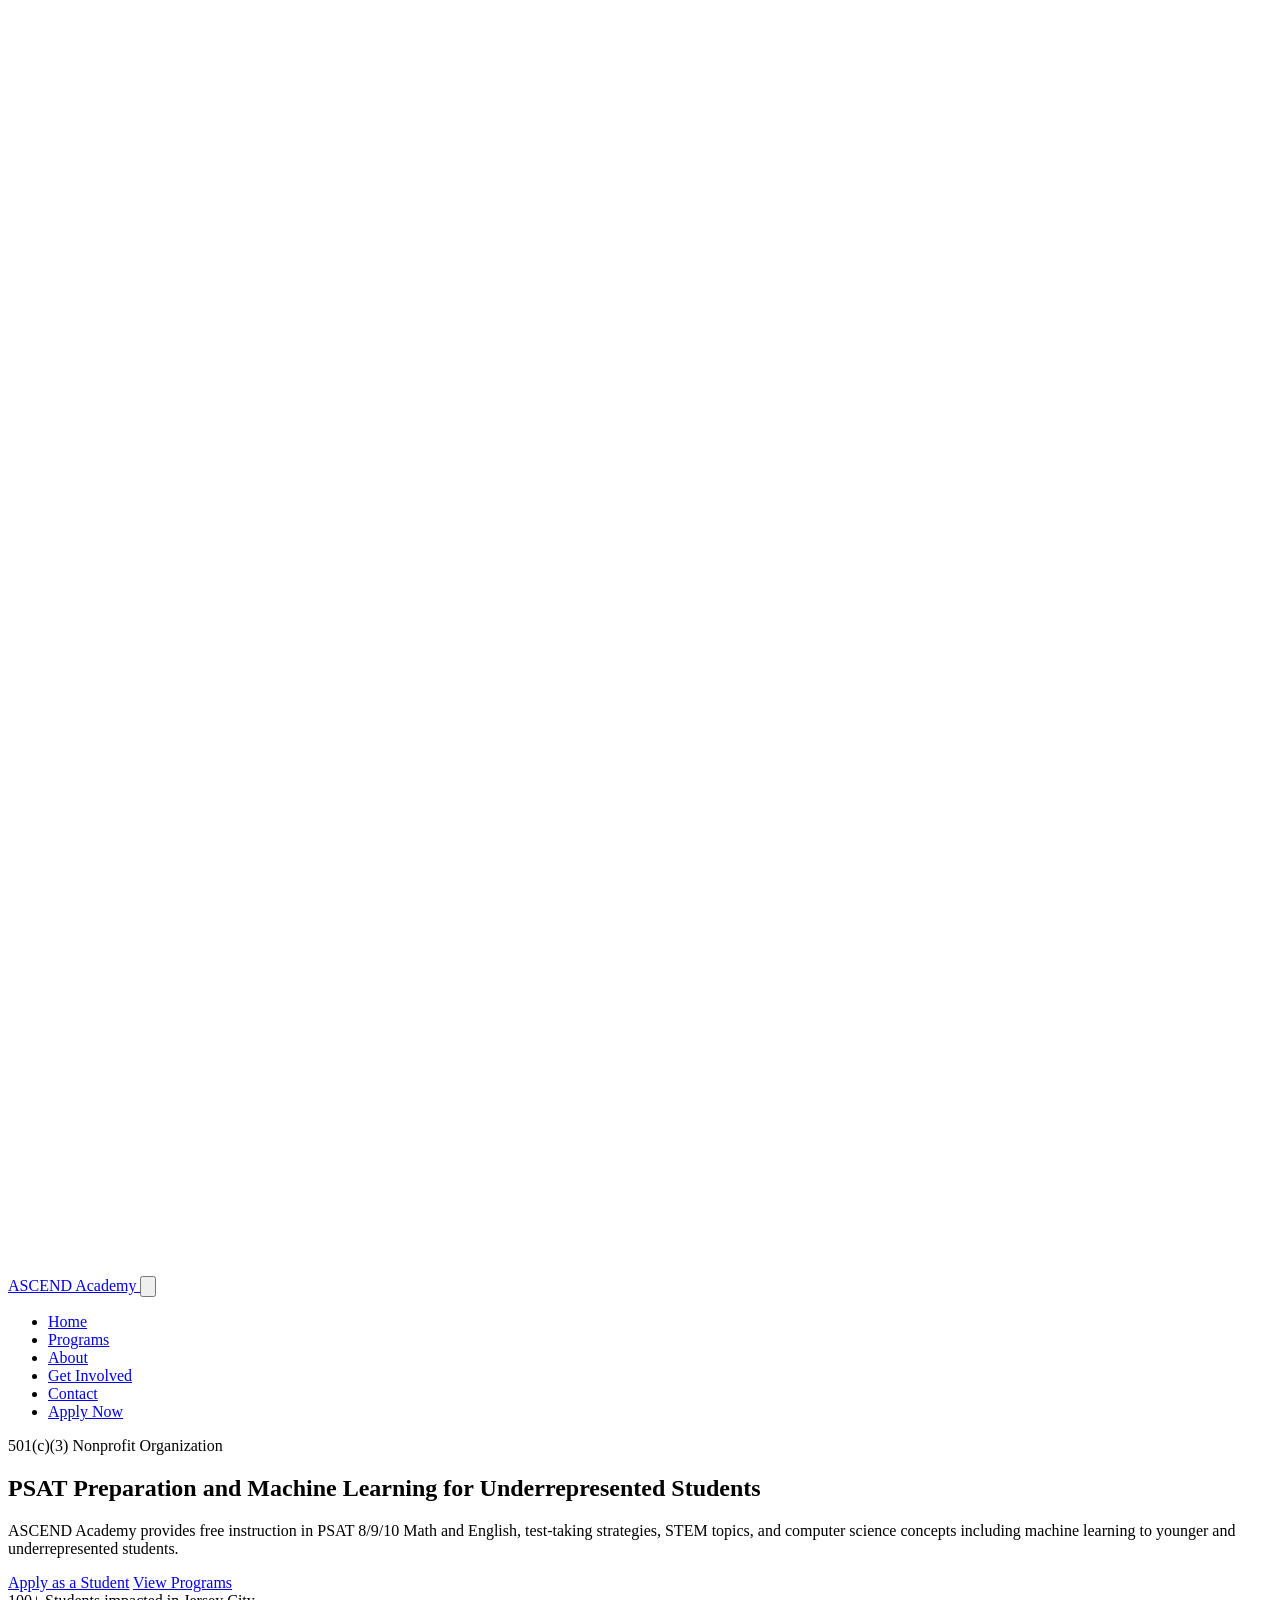
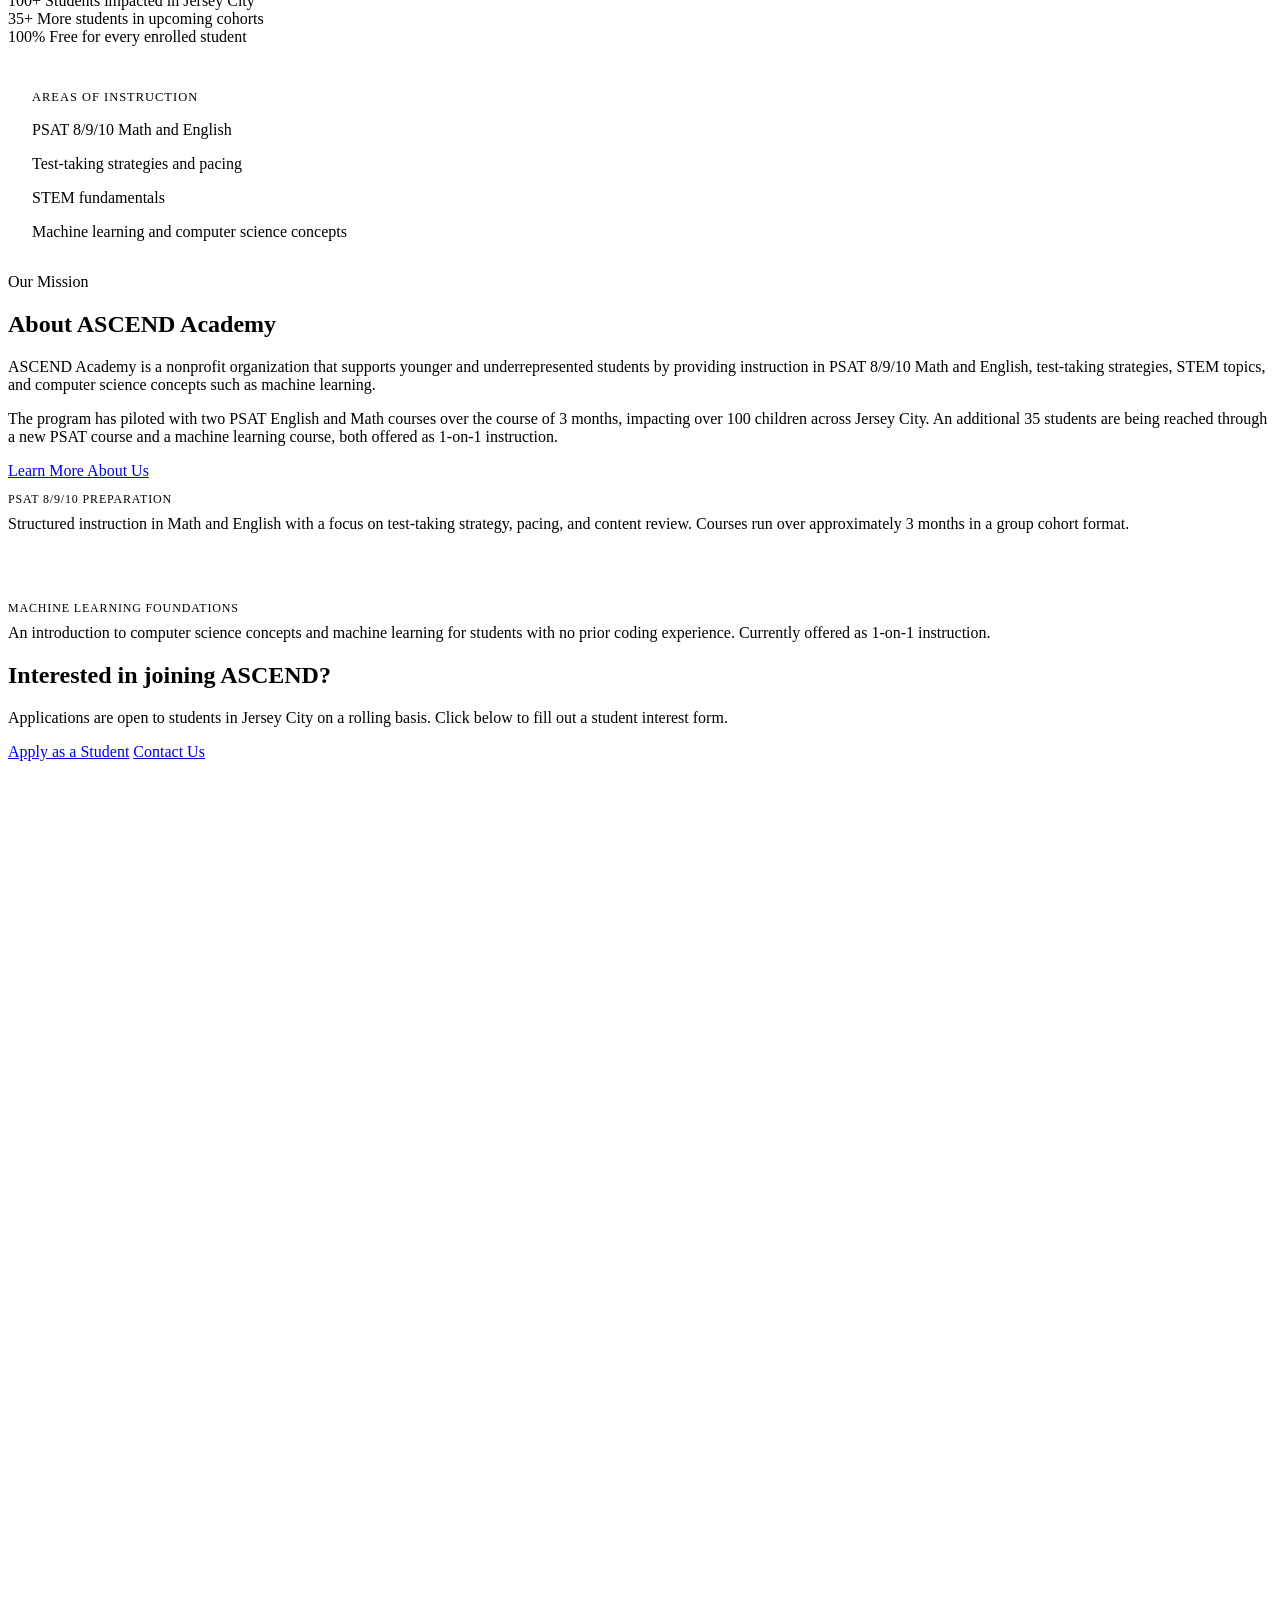
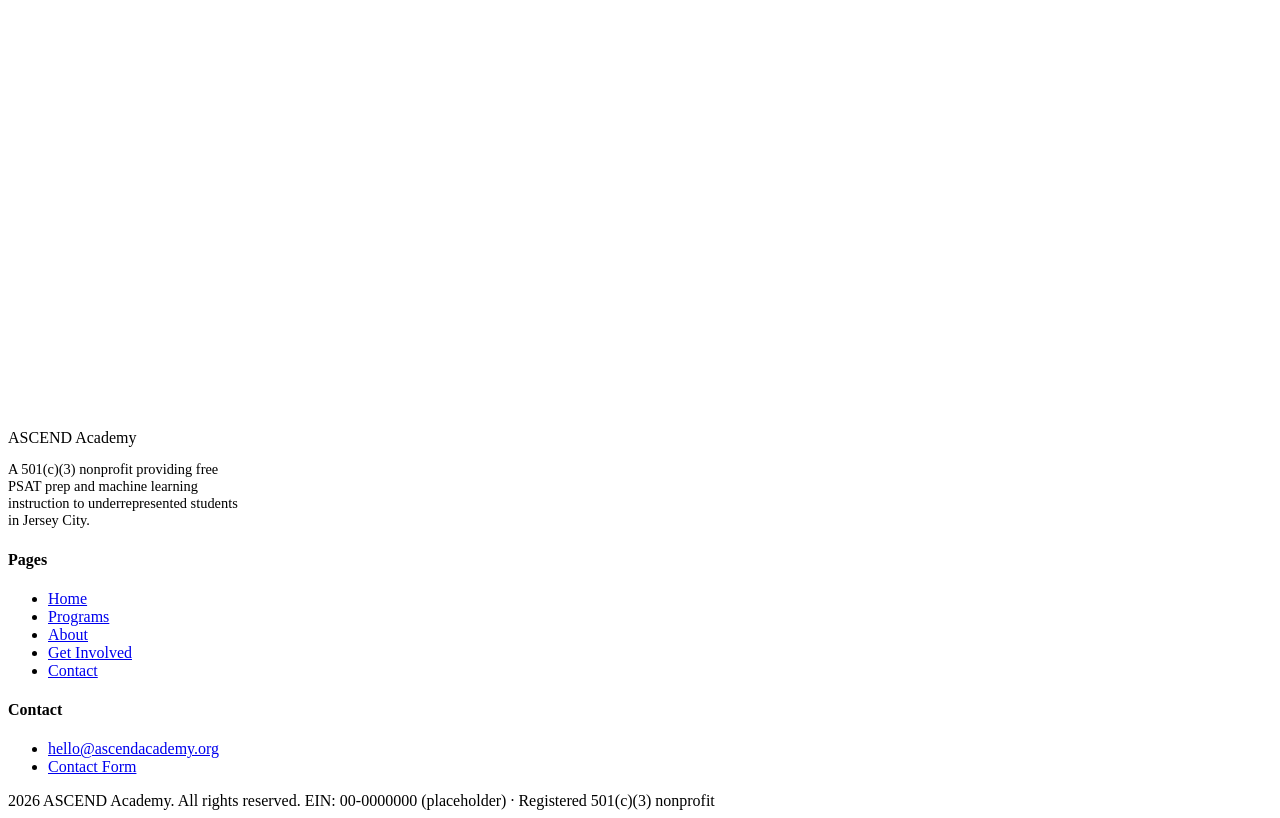
==== index.html @ 29ced405 "Add files via upload" ====
<!DOCTYPE html>
<html lang="en">
<head>
<meta charset="UTF-8">
<meta name="viewport" content="width=device-width, initial-scale=1.0">
<title>ASCEND Academy</title>
<meta name="description" content="ASCEND Academy is a nonprofit organization supporting younger and underrepresented students with PSAT preparation and machine learning instruction.">
<link rel="preconnect" href="https://fonts.googleapis.com">
<link rel="preconnect" href="https://fonts.gstatic.com" crossorigin>
<link href="https://fonts.googleapis.com/css2?family=Inter:wght@400;500;600;700&family=DM+Sans:wght@400;500;600&display=swap" rel="stylesheet">
<link rel="stylesheet" href="assets/css/style.css">
</head>
<body>

<header class="site-header">
  <nav class="nav">
    <a href="index.html" class="brand">
      <span class="brand-mark">
        <svg viewBox="0 0 24 24" fill="none"><path d="M12 3L20 8V16L12 21L4 16V8L12 3Z" stroke="white" stroke-width="1.6" stroke-linejoin="round"/><path d="M12 8L12 16" stroke="white" stroke-width="1.6" stroke-linecap="round"/><path d="M8.5 10.5L15.5 13.5" stroke="white" stroke-width="1.6" stroke-linecap="round"/></svg>
      </span>
      ASCEND Academy
    </a>
    <button class="nav-toggle" aria-label="Toggle navigation" aria-expanded="false">
      <svg viewBox="0 0 24 24" fill="none" stroke-width="2" stroke-linecap="round"><line x1="3" y1="6" x2="21" y2="6"/><line x1="3" y1="12" x2="21" y2="12"/><line x1="3" y1="18" x2="21" y2="18"/></svg>
    </button>
    <ul class="nav-links">
      <li><a href="index.html" class="active">Home</a></li>
      <li><a href="programs.html">Programs</a></li>
      <li><a href="about.html">About</a></li>
      <li><a href="get-involved.html">Get Involved</a></li>
      <li><a href="contact.html">Contact</a></li>
      <li><a href="get-involved.html" class="nav-cta">Apply Now</a></li>
    </ul>
  </nav>
</header>

<main>

  <section class="hero">
    <div class="hero-inner">
      <div>
        <span class="eyebrow">501(c)(3) Nonprofit Organization</span>
        <h1>PSAT Preparation and Machine Learning for Underrepresented Students</h1>
        <p class="lede">ASCEND Academy provides free instruction in PSAT 8/9/10 Math and English, test-taking strategies, STEM topics, and computer science concepts including machine learning to younger and underrepresented students.</p>
        <div class="btn-group">
          <a href="get-involved.html" class="btn btn-primary">Apply as a Student</a>
          <a href="programs.html" class="btn btn-outline">View Programs</a>
        </div>
        <div class="hero-stats">
          <div>
            <span class="stat-num">100+</span>
            <span class="stat-label">Students impacted in Jersey City</span>
          </div>
          <div>
            <span class="stat-num">35+</span>
            <span class="stat-label">More students in upcoming cohorts</span>
          </div>
          <div>
            <span class="stat-num">100%</span>
            <span class="stat-label">Free for every enrolled student</span>
          </div>
        </div>
      </div>

      <div style="padding: 32px 0; border-left: 3px solid var(--accent); padding-left: 24px;">
        <p style="font-family: var(--font-mono); font-size: 0.78rem; text-transform: uppercase; letter-spacing: 0.08em; color: var(--accent); margin-bottom: 16px;">Areas of instruction</p>
        <p style="color: var(--text-muted); margin-bottom: 10px;">PSAT 8/9/10 Math and English</p>
        <p style="color: var(--text-muted); margin-bottom: 10px;">Test-taking strategies and pacing</p>
        <p style="color: var(--text-muted); margin-bottom: 10px;">STEM fundamentals</p>
        <p style="color: var(--text-muted); margin-bottom: 0;">Machine learning and computer science concepts</p>
      </div>
    </div>
  </section>

  <section class="section">
    <div class="container">
      <div class="two-col">
        <div>
          <span class="eyebrow">Our Mission</span>
          <h2>About ASCEND Academy</h2>
          <p>ASCEND Academy is a nonprofit organization that supports younger and underrepresented students by providing instruction in PSAT 8/9/10 Math and English, test-taking strategies, STEM topics, and computer science concepts such as machine learning.</p>
          <p>The program has piloted with two PSAT English and Math courses over the course of 3 months, impacting over 100 children across Jersey City. An additional 35 students are being reached through a new PSAT course and a machine learning course, both offered as 1-on-1 instruction.</p>
          <a href="about.html" class="btn btn-outline" style="margin-top:8px;">Learn More About Us</a>
        </div>
        <div>
          <div style="padding-bottom: 28px; border-bottom: 1px solid var(--line);">
            <p style="font-family: var(--font-mono); font-size: 0.75rem; text-transform: uppercase; letter-spacing: 0.07em; color: var(--accent); margin-bottom: 8px;">PSAT 8/9/10 Preparation</p>
            <p style="color: var(--text-muted); margin: 0;">Structured instruction in Math and English with a focus on test-taking strategy, pacing, and content review. Courses run over approximately 3 months in a group cohort format.</p>
          </div>
          <div style="padding-top: 28px;">
            <p style="font-family: var(--font-mono); font-size: 0.75rem; text-transform: uppercase; letter-spacing: 0.07em; color: var(--accent); margin-bottom: 8px;">Machine Learning Foundations</p>
            <p style="color: var(--text-muted); margin: 0;">An introduction to computer science concepts and machine learning for students with no prior coding experience. Currently offered as 1-on-1 instruction.</p>
          </div>
        </div>
      </div>
    </div>
  </section>

  <section class="section section-alt">
    <div class="container">
      <div class="cta-banner">
        <div>
          <h2>Interested in joining ASCEND?</h2>
          <p>Applications are open to students in Jersey City on a rolling basis. Click below to fill out a student interest form.</p>
        </div>
        <div class="btn-group">
          <a href="get-involved.html" class="btn btn-primary">Apply as a Student</a>
          <a href="contact.html" class="btn btn-outline">Contact Us</a>
        </div>
      </div>
    </div>
  </section>

</main>

<footer class="site-footer">
  <div class="container">
    <div class="footer-grid">
      <div>
        <div class="footer-brand">
          <span class="brand-mark">
            <svg viewBox="0 0 24 24" fill="none"><path d="M12 3L20 8V16L12 21L4 16V8L12 3Z" stroke="white" stroke-width="1.6" stroke-linejoin="round"/><path d="M12 8L12 16" stroke="white" stroke-width="1.6" stroke-linecap="round"/><path d="M8.5 10.5L15.5 13.5" stroke="white" stroke-width="1.6" stroke-linecap="round"/></svg>
          </span>
          ASCEND Academy
        </div>
        <p style="font-size:0.9rem; max-width:32ch;">A 501(c)(3) nonprofit providing free PSAT prep and machine learning instruction to underrepresented students in Jersey City.</p>
      </div>
      <div>
        <h4>Pages</h4>
        <ul>
          <li><a href="index.html">Home</a></li>
          <li><a href="programs.html">Programs</a></li>
          <li><a href="about.html">About</a></li>
          <li><a href="get-involved.html">Get Involved</a></li>
          <li><a href="contact.html">Contact</a></li>
        </ul>
      </div>
      <div>
        <h4>Contact</h4>
        <ul>
          <li><a href="mailto:hello@ascendacademy.org">hello@ascendacademy.org</a></li>
          <li><a href="contact.html">Contact Form</a></li>
        </ul>
      </div>
    </div>
    <div class="footer-bottom">
      <span>2026 ASCEND Academy. All rights reserved.</span>
      <span>EIN: 00-0000000 (placeholder) · Registered 501(c)(3) nonprofit</span>
    </div>
  </div>
</footer>

<script src="assets/js/main.js"></script>
</body>
</html>
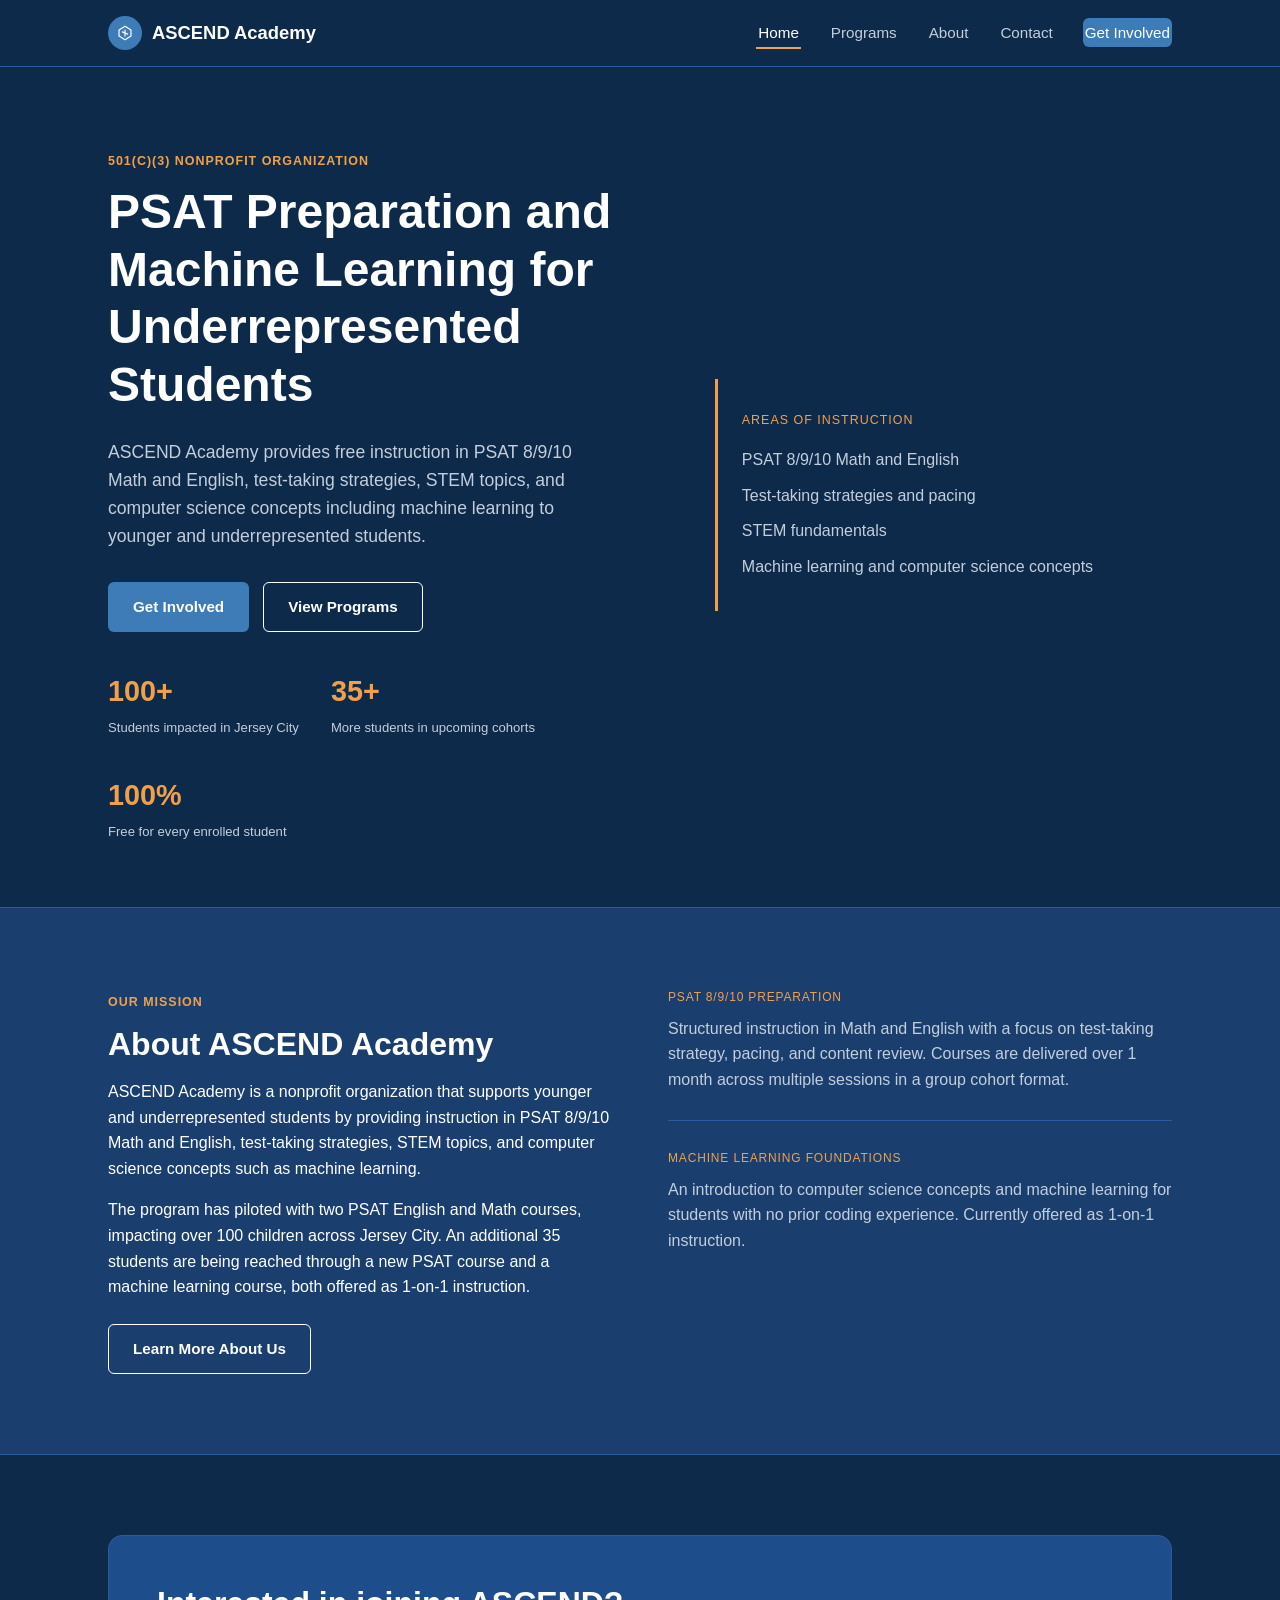
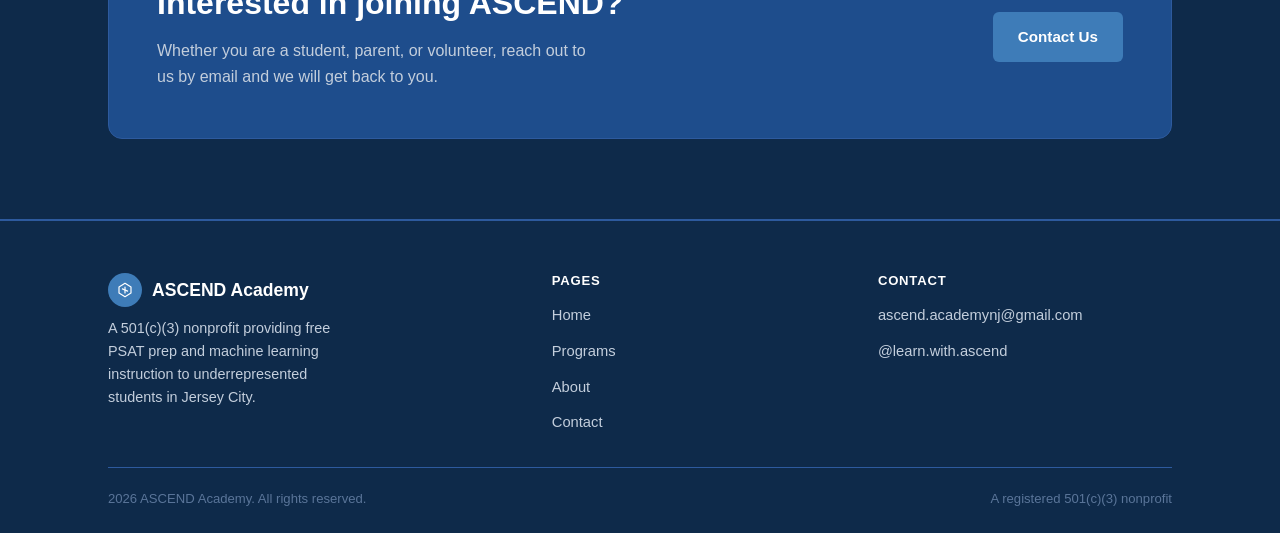
==== commit 1a071ea8: "Update navigation and footer links in index.html" ====
--- a/index.html
+++ b/index.html
@@ -16,6 +16,7 @@
   <nav class="nav">
     <a href="index.html" class="brand">
       <span class="brand-mark">
+        <!-- Replace this SVG with your logo: <img src="assets/images/logo.png" alt="ASCEND Academy"> -->
         <svg viewBox="0 0 24 24" fill="none"><path d="M12 3L20 8V16L12 21L4 16V8L12 3Z" stroke="white" stroke-width="1.6" stroke-linejoin="round"/><path d="M12 8L12 16" stroke="white" stroke-width="1.6" stroke-linecap="round"/><path d="M8.5 10.5L15.5 13.5" stroke="white" stroke-width="1.6" stroke-linecap="round"/></svg>
       </span>
       ASCEND Academy
@@ -27,9 +28,8 @@
       <li><a href="index.html" class="active">Home</a></li>
       <li><a href="programs.html">Programs</a></li>
       <li><a href="about.html">About</a></li>
-      <li><a href="get-involved.html">Get Involved</a></li>
       <li><a href="contact.html">Contact</a></li>
-      <li><a href="get-involved.html" class="nav-cta">Apply Now</a></li>
+      <li><a href="contact.html" class="nav-cta">Get Involved</a></li>
     </ul>
   </nav>
 </header>
@@ -43,7 +43,7 @@
         <h1>PSAT Preparation and Machine Learning for Underrepresented Students</h1>
         <p class="lede">ASCEND Academy provides free instruction in PSAT 8/9/10 Math and English, test-taking strategies, STEM topics, and computer science concepts including machine learning to younger and underrepresented students.</p>
         <div class="btn-group">
-          <a href="get-involved.html" class="btn btn-primary">Apply as a Student</a>
+          <a href="contact.html" class="btn btn-primary">Get Involved</a>
           <a href="programs.html" class="btn btn-outline">View Programs</a>
         </div>
         <div class="hero-stats">
@@ -79,13 +79,13 @@
           <span class="eyebrow">Our Mission</span>
           <h2>About ASCEND Academy</h2>
           <p>ASCEND Academy is a nonprofit organization that supports younger and underrepresented students by providing instruction in PSAT 8/9/10 Math and English, test-taking strategies, STEM topics, and computer science concepts such as machine learning.</p>
-          <p>The program has piloted with two PSAT English and Math courses over the course of 3 months, impacting over 100 children across Jersey City. An additional 35 students are being reached through a new PSAT course and a machine learning course, both offered as 1-on-1 instruction.</p>
+          <p>The program has piloted with two PSAT English and Math courses, impacting over 100 children across Jersey City. An additional 35 students are being reached through a new PSAT course and a machine learning course, both offered as 1-on-1 instruction.</p>
           <a href="about.html" class="btn btn-outline" style="margin-top:8px;">Learn More About Us</a>
         </div>
         <div>
           <div style="padding-bottom: 28px; border-bottom: 1px solid var(--line);">
             <p style="font-family: var(--font-mono); font-size: 0.75rem; text-transform: uppercase; letter-spacing: 0.07em; color: var(--accent); margin-bottom: 8px;">PSAT 8/9/10 Preparation</p>
-            <p style="color: var(--text-muted); margin: 0;">Structured instruction in Math and English with a focus on test-taking strategy, pacing, and content review. Courses run over approximately 3 months in a group cohort format.</p>
+            <p style="color: var(--text-muted); margin: 0;">Structured instruction in Math and English with a focus on test-taking strategy, pacing, and content review. Courses are delivered over 1 month across multiple sessions in a group cohort format.</p>
           </div>
           <div style="padding-top: 28px;">
             <p style="font-family: var(--font-mono); font-size: 0.75rem; text-transform: uppercase; letter-spacing: 0.07em; color: var(--accent); margin-bottom: 8px;">Machine Learning Foundations</p>
@@ -101,12 +101,9 @@
       <div class="cta-banner">
         <div>
           <h2>Interested in joining ASCEND?</h2>
-          <p>Applications are open to students in Jersey City on a rolling basis. Click below to fill out a student interest form.</p>
+          <p>Whether you are a student, parent, or volunteer, reach out to us by email and we will get back to you.</p>
         </div>
-        <div class="btn-group">
-          <a href="get-involved.html" class="btn btn-primary">Apply as a Student</a>
-          <a href="contact.html" class="btn btn-outline">Contact Us</a>
-        </div>
+        <a href="contact.html" class="btn btn-primary">Contact Us</a>
       </div>
     </div>
   </section>
@@ -131,21 +128,20 @@
           <li><a href="index.html">Home</a></li>
           <li><a href="programs.html">Programs</a></li>
           <li><a href="about.html">About</a></li>
-          <li><a href="get-involved.html">Get Involved</a></li>
           <li><a href="contact.html">Contact</a></li>
         </ul>
       </div>
       <div>
         <h4>Contact</h4>
         <ul>
-          <li><a href="mailto:hello@ascendacademy.org">hello@ascendacademy.org</a></li>
-          <li><a href="contact.html">Contact Form</a></li>
+          <li><a href="mailto:ascend.academynj@gmail.com">ascend.academynj@gmail.com</a></li>
+          <li><a href="https://instagram.com/learn.with.ascend" target="_blank" rel="noopener">@learn.with.ascend</a></li>
         </ul>
       </div>
     </div>
     <div class="footer-bottom">
       <span>2026 ASCEND Academy. All rights reserved.</span>
-      <span>EIN: 00-0000000 (placeholder) · Registered 501(c)(3) nonprofit</span>
+      <span>A registered 501(c)(3) nonprofit</span>
     </div>
   </div>
 </footer>
--- a/assets/css/style.css
+++ b/assets/css/style.css
@@ -0,0 +1,690 @@
+/* =========================================================
+   ASCEND Academy v2
+   Palette: blue background, white text
+   Type: Inter throughout (no serif)
+   ========================================================= */
+
+:root {
+  --bg: #1A3F6F;
+  --bg-dark: #0E2A4A;
+  --bg-card: #1E4D8C;
+  --bg-card-alt: #245694;
+  --blue-light: #3E7CB8;
+  --blue-pale: #2a5fa8;
+  --white: #FFFFFF;
+  --text-muted: #c3cedc;
+  --line: #2d5a9e;
+  --accent: #f0a04b;
+
+  --font-body: "Inter", -apple-system, BlinkMacSystemFont, "Segoe UI", sans-serif;
+  --font-mono: "DM Sans", "Inter", sans-serif;
+
+  --max-width: 1120px;
+  --radius: 6px;
+}
+
+* { box-sizing: border-box; }
+
+html { scroll-behavior: smooth; }
+
+body {
+  margin: 0;
+  font-family: var(--font-body);
+  color: var(--white);
+  background: var(--bg);
+  line-height: 1.6;
+  font-size: 16px;
+}
+
+h1, h2, h3, h4 {
+  font-family: var(--font-body);
+  font-weight: 700;
+  line-height: 1.2;
+  margin: 0 0 0.5em 0;
+  color: var(--white);
+}
+
+h1 { font-size: clamp(2rem, 5vw, 3rem); }
+h2 { font-size: clamp(1.5rem, 3vw, 2rem); }
+h3 { font-size: 1.2rem; }
+
+p { margin: 0 0 1em 0; }
+
+a { color: var(--accent); text-decoration: none; }
+a:hover { text-decoration: underline; }
+
+a:focus-visible, button:focus-visible, input:focus-visible, textarea:focus-visible {
+  outline: 2px solid var(--accent);
+  outline-offset: 3px;
+}
+
+img { max-width: 100%; display: block; }
+
+.container {
+  max-width: var(--max-width);
+  margin: 0 auto;
+  padding: 0 28px;
+}
+
+.eyebrow {
+  font-family: var(--font-mono);
+  font-size: 0.78rem;
+  letter-spacing: 0.08em;
+  text-transform: uppercase;
+  color: var(--accent);
+  font-weight: 600;
+  display: inline-block;
+  margin-bottom: 0.9em;
+}
+
+/* ---------------- Header / Nav ---------------- */
+
+.site-header {
+  background: var(--bg-dark);
+  border-bottom: 1px solid var(--line);
+  position: sticky;
+  top: 0;
+  z-index: 50;
+}
+
+.nav {
+  display: flex;
+  align-items: center;
+  justify-content: space-between;
+  padding: 16px 28px;
+  max-width: var(--max-width);
+  margin: 0 auto;
+}
+
+.brand {
+  display: flex;
+  align-items: center;
+  gap: 10px;
+  font-weight: 700;
+  font-size: 1.15rem;
+  color: var(--white);
+}
+
+.brand:hover { text-decoration: none; color: var(--white); }
+
+.brand-mark {
+  width: 34px;
+  height: 34px;
+  border-radius: 50%;
+  background: var(--blue-light);
+  display: grid;
+  place-items: center;
+  flex-shrink: 0;
+}
+
+.brand-mark svg { width: 18px; height: 18px; }
+
+.nav-links {
+  display: flex;
+  align-items: center;
+  gap: 28px;
+  list-style: none;
+  margin: 0;
+  padding: 0;
+}
+
+.nav-links a {
+  color: var(--text-muted);
+  font-size: 0.95rem;
+  font-weight: 500;
+  padding: 6px 2px;
+  border-bottom: 2px solid transparent;
+}
+
+.nav-links a:hover, .nav-links a.active {
+  color: var(--white);
+  text-decoration: none;
+  border-bottom-color: var(--accent);
+}
+
+.nav-cta {
+  background: var(--blue-light);
+  color: var(--white) !important;
+  padding: 9px 18px;
+  border-radius: var(--radius);
+  border-bottom: none !important;
+  font-weight: 600;
+}
+
+.nav-cta:hover {
+  background: var(--accent);
+  color: var(--white) !important;
+  text-decoration: none;
+}
+
+.nav-toggle {
+  display: none;
+  background: none;
+  border: 1px solid var(--line);
+  border-radius: var(--radius);
+  padding: 8px 10px;
+  cursor: pointer;
+}
+
+.nav-toggle svg { width: 20px; height: 20px; stroke: var(--white); }
+
+@media (max-width: 820px) {
+  .nav-toggle { display: inline-flex; }
+  .nav-links {
+    position: absolute;
+    top: 100%;
+    left: 0;
+    right: 0;
+    background: var(--bg-dark);
+    border-bottom: 1px solid var(--line);
+    flex-direction: column;
+    align-items: flex-start;
+    gap: 0;
+    padding: 8px 28px 18px;
+    display: none;
+  }
+  .nav-links.open { display: flex; }
+  .nav-links li { width: 100%; }
+  .nav-links a {
+    display: block;
+    width: 100%;
+    padding: 12px 0;
+    border-bottom: 1px solid var(--line);
+  }
+  .nav-cta { margin-top: 10px; text-align: center; }
+}
+
+/* ---------------- Buttons ---------------- */
+
+.btn {
+  display: inline-flex;
+  align-items: center;
+  gap: 8px;
+  font-family: var(--font-body);
+  font-weight: 600;
+  font-size: 0.95rem;
+  padding: 12px 24px;
+  border-radius: var(--radius);
+  border: 1px solid transparent;
+  cursor: pointer;
+  transition: background 0.15s ease, color 0.15s ease;
+  text-decoration: none;
+}
+
+.btn-primary {
+  background: var(--blue-light);
+  color: var(--white);
+}
+.btn-primary:hover { background: var(--accent); color: var(--white); text-decoration: none; }
+
+.btn-outline {
+  background: transparent;
+  border-color: var(--white);
+  color: var(--white);
+}
+.btn-outline:hover { background: var(--white); color: var(--bg-dark); text-decoration: none; }
+
+.btn-group {
+  display: flex;
+  gap: 14px;
+  flex-wrap: wrap;
+}
+
+/* ---------------- Hero ---------------- */
+
+.hero {
+  background: var(--bg-dark);
+  border-bottom: 1px solid var(--line);
+}
+
+.hero-inner {
+  max-width: var(--max-width);
+  margin: 0 auto;
+  padding: 80px 28px 64px;
+  display: grid;
+  grid-template-columns: 1.1fr 0.9fr;
+  gap: 48px;
+  align-items: center;
+}
+
+@media (max-width: 880px) {
+  .hero-inner { grid-template-columns: 1fr; padding: 52px 24px 44px; }
+}
+
+.hero h1 { margin-bottom: 0.5em; }
+
+.hero .lede {
+  font-size: 1.1rem;
+  color: var(--text-muted);
+  max-width: 50ch;
+  margin-bottom: 1.8em;
+}
+
+.hero-stats {
+  display: flex;
+  gap: 32px;
+  margin-top: 36px;
+  flex-wrap: wrap;
+}
+
+.stat-num {
+  font-family: var(--font-mono);
+  font-size: 1.8rem;
+  font-weight: 600;
+  color: var(--accent);
+  display: block;
+}
+
+.stat-label {
+  font-size: 0.82rem;
+  color: var(--text-muted);
+  max-width: 18ch;
+}
+
+/* Info card in hero */
+.info-card {
+  background: var(--bg-card);
+  border: 1px solid var(--line);
+  border-radius: 10px;
+  padding: 28px;
+}
+
+.info-card .card-label {
+  font-family: var(--font-mono);
+  font-size: 0.75rem;
+  text-transform: uppercase;
+  letter-spacing: 0.06em;
+  color: var(--text-muted);
+  margin-bottom: 16px;
+  display: block;
+}
+
+.info-card ul {
+  list-style: none;
+  padding: 0;
+  margin: 0;
+  display: grid;
+  gap: 12px;
+}
+
+.info-card ul li {
+  display: flex;
+  gap: 10px;
+  align-items: flex-start;
+  color: var(--text-muted);
+  font-size: 0.94rem;
+  padding-bottom: 12px;
+  border-bottom: 1px solid var(--line);
+}
+.info-card ul li:last-child { border-bottom: none; padding-bottom: 0; }
+
+.info-card ul li svg {
+  width: 16px; height: 16px;
+  stroke: var(--accent);
+  flex-shrink: 0;
+  margin-top: 3px;
+}
+
+/* ---------------- Sections ---------------- */
+
+.section { padding: 80px 0; }
+.section-tight { padding: 52px 0; }
+
+.section-alt {
+  background: var(--bg-dark);
+  border-top: 1px solid var(--line);
+  border-bottom: 1px solid var(--line);
+}
+
+.section-head {
+  max-width: 640px;
+  margin-bottom: 48px;
+}
+
+.section-head p { color: var(--text-muted); }
+
+/* ---------------- Cards ---------------- */
+
+.grid { display: grid; gap: 24px; }
+.grid-3 { grid-template-columns: repeat(3, 1fr); }
+.grid-2 { grid-template-columns: repeat(2, 1fr); }
+
+@media (max-width: 880px) {
+  .grid-3, .grid-2 { grid-template-columns: 1fr; }
+}
+
+.card {
+  background: var(--bg-card);
+  border: 1px solid var(--line);
+  border-radius: 10px;
+  padding: 28px;
+}
+
+.card .icon-wrap {
+  width: 42px;
+  height: 42px;
+  border-radius: 8px;
+  background: var(--bg-card-alt);
+  display: grid;
+  place-items: center;
+  margin-bottom: 16px;
+}
+
+.card .icon-wrap svg { width: 22px; height: 22px; stroke: var(--accent); }
+
+.card h3 { margin-bottom: 0.4em; }
+.card p { color: var(--text-muted); margin-bottom: 0; font-size: 0.95rem; }
+
+.tag-list { display: flex; flex-wrap: wrap; gap: 8px; margin-top: 16px; }
+.tag {
+  font-family: var(--font-mono);
+  font-size: 0.74rem;
+  background: var(--bg-card-alt);
+  color: var(--text-muted);
+  padding: 4px 10px;
+  border-radius: 100px;
+  border: 1px solid var(--line);
+}
+
+/* Program detail rows */
+.program-row {
+  display: grid;
+  grid-template-columns: 220px 1fr;
+  gap: 36px;
+  padding: 40px 0;
+  border-bottom: 1px solid var(--line);
+}
+.program-row:first-of-type { padding-top: 0; }
+.program-row:last-of-type { border-bottom: none; }
+
+@media (max-width: 760px) {
+  .program-row { grid-template-columns: 1fr; gap: 14px; }
+}
+
+.program-row ul {
+  margin: 18px 0 0;
+  padding: 0;
+  list-style: none;
+  display: grid;
+  gap: 10px;
+}
+
+.program-row ul li {
+  display: flex;
+  gap: 10px;
+  align-items: flex-start;
+  color: var(--text-muted);
+  font-size: 0.96rem;
+}
+
+.program-row ul li svg {
+  width: 17px; height: 17px;
+  stroke: var(--accent);
+  flex-shrink: 0;
+  margin-top: 3px;
+}
+
+/* Quote */
+.quote-card {
+  background: var(--bg-card);
+  border: 1px solid var(--line);
+  border-radius: 10px;
+  padding: 36px;
+}
+
+.quote-card p.quote-text {
+  font-size: 1.2rem;
+  font-style: italic;
+  color: var(--white);
+  margin-bottom: 16px;
+}
+
+.quote-attr { font-size: 0.88rem; color: var(--text-muted); font-weight: 600; }
+
+/* CTA banner */
+.cta-banner {
+  background: var(--bg-card);
+  border: 1px solid var(--line);
+  border-radius: 14px;
+  padding: 48px;
+  display: flex;
+  align-items: center;
+  justify-content: space-between;
+  gap: 32px;
+  flex-wrap: wrap;
+}
+
+.cta-banner p { color: var(--text-muted); margin: 0.3em 0 0; max-width: 50ch; }
+
+/* ---------------- Footer ---------------- */
+
+.site-footer {
+  background: var(--bg-dark);
+  border-top: 1px solid var(--line);
+  color: var(--text-muted);
+  padding: 52px 0 24px;
+}
+
+.footer-grid {
+  display: grid;
+  grid-template-columns: 1.4fr 1fr 1fr;
+  gap: 32px;
+  padding-bottom: 32px;
+  border-bottom: 1px solid var(--line);
+}
+
+@media (max-width: 760px) {
+  .footer-grid { grid-template-columns: 1fr 1fr; }
+}
+
+.footer-brand {
+  display: flex;
+  align-items: center;
+  gap: 10px;
+  font-weight: 700;
+  font-size: 1.1rem;
+  color: var(--white);
+  margin-bottom: 10px;
+}
+
+.site-footer h4 {
+  color: var(--white);
+  font-size: 0.82rem;
+  text-transform: uppercase;
+  letter-spacing: 0.06em;
+  margin-bottom: 14px;
+}
+
+.site-footer ul {
+  list-style: none;
+  margin: 0;
+  padding: 0;
+  display: grid;
+  gap: 10px;
+}
+
+.site-footer a { color: var(--text-muted); font-size: 0.92rem; }
+.site-footer a:hover { color: var(--white); text-decoration: none; }
+
+.footer-bottom {
+  display: flex;
+  justify-content: space-between;
+  align-items: center;
+  flex-wrap: wrap;
+  gap: 12px;
+  padding-top: 20px;
+  font-size: 0.82rem;
+  color: #5a7599;
+}
+
+/* ---------------- Forms / Links ---------------- */
+
+.form-link-card {
+  background: var(--bg-card);
+  border: 1px solid var(--line);
+  border-radius: 10px;
+  padding: 32px;
+}
+
+.form-link-card h3 { margin-bottom: 8px; }
+.form-link-card p { color: var(--text-muted); font-size: 0.95rem; margin-bottom: 20px; }
+
+label {
+  display: block;
+  font-size: 0.88rem;
+  font-weight: 600;
+  margin-bottom: 6px;
+  color: var(--white);
+}
+
+input, textarea, select {
+  width: 100%;
+  font-family: var(--font-body);
+  font-size: 0.96rem;
+  padding: 11px 13px;
+  border: 1px solid var(--line);
+  border-radius: var(--radius);
+  background: var(--bg-dark);
+  color: var(--white);
+}
+
+input:focus, textarea:focus, select:focus { border-color: var(--accent); outline: none; }
+
+textarea { resize: vertical; min-height: 120px; }
+
+.form-row-2 {
+  display: grid;
+  grid-template-columns: 1fr 1fr;
+  gap: 18px;
+}
+
+@media (max-width: 600px) {
+  .form-row-2 { grid-template-columns: 1fr; }
+}
+
+/* ---------------- Page hero ---------------- */
+
+.page-hero {
+  padding: 56px 0 44px;
+  border-bottom: 1px solid var(--line);
+  background: var(--bg-dark);
+}
+
+.breadcrumb {
+  font-family: var(--font-mono);
+  font-size: 0.78rem;
+  color: var(--text-muted);
+  margin-bottom: 18px;
+}
+.breadcrumb a { color: var(--text-muted); }
+.breadcrumb a:hover { color: var(--white); text-decoration: none; }
+
+.lede {
+  font-size: 1.05rem;
+  color: var(--text-muted);
+  max-width: 56ch;
+}
+
+/* ---------------- Layout helpers ---------------- */
+
+.two-col {
+  display: grid;
+  grid-template-columns: 1fr 1fr;
+  gap: 56px;
+  align-items: start;
+}
+
+@media (max-width: 880px) {
+  .two-col { grid-template-columns: 1fr; gap: 32px; }
+}
+
+/* People grid */
+.people-grid {
+  display: grid;
+  grid-template-columns: repeat(3, 1fr);
+  gap: 28px;
+}
+
+@media (max-width: 880px) { .people-grid { grid-template-columns: repeat(2, 1fr); } }
+@media (max-width: 560px) { .people-grid { grid-template-columns: 1fr; } }
+
+.person-card { text-align: left; }
+
+.person-photo {
+  width: 100%;
+  aspect-ratio: 1;
+  border-radius: 10px;
+  background: var(--bg-card);
+  border: 1px solid var(--line);
+  margin-bottom: 14px;
+  display: grid;
+  place-items: center;
+  color: var(--text-muted);
+  font-size: 2rem;
+  font-weight: 700;
+}
+
+.person-card h3 { font-size: 1.05rem; margin-bottom: 0.1em; }
+.person-role {
+  font-family: var(--font-mono);
+  font-size: 0.78rem;
+  color: var(--accent);
+  text-transform: uppercase;
+  letter-spacing: 0.04em;
+}
+.person-card p.bio { font-size: 0.9rem; color: var(--text-muted); margin-top: 10px; }
+
+/* Value pillars */
+.pillar { display: flex; gap: 18px; align-items: flex-start; }
+
+.pillar-index {
+  font-family: var(--font-mono);
+  font-size: 0.78rem;
+  color: var(--bg-dark);
+  background: var(--accent);
+  width: 30px;
+  height: 30px;
+  border-radius: 50%;
+  display: grid;
+  place-items: center;
+  flex-shrink: 0;
+  font-weight: 700;
+}
+
+/* FAQ */
+.faq-item { border-bottom: 1px solid var(--line); }
+.faq-item:first-child { border-top: 1px solid var(--line); }
+
+.faq-question {
+  width: 100%;
+  background: none;
+  border: none;
+  text-align: left;
+  padding: 20px 0;
+  font-family: var(--font-body);
+  font-size: 1rem;
+  font-weight: 600;
+  color: var(--white);
+  cursor: pointer;
+  display: flex;
+  justify-content: space-between;
+  align-items: center;
+  gap: 16px;
+}
+
+.faq-question .plus {
+  font-family: var(--font-mono);
+  font-size: 1.2rem;
+  color: var(--accent);
+  transition: transform 0.2s ease;
+  flex-shrink: 0;
+}
+
+.faq-item.open .plus { transform: rotate(45deg); }
+
+.faq-answer { max-height: 0; overflow: hidden; transition: max-height 0.25s ease; }
+.faq-answer-inner { padding-bottom: 20px; color: var(--text-muted); font-size: 0.95rem; max-width: 70ch; }
+
+/* Utility */
+.text-center { text-align: center; }
+.mt-0 { margin-top: 0; }
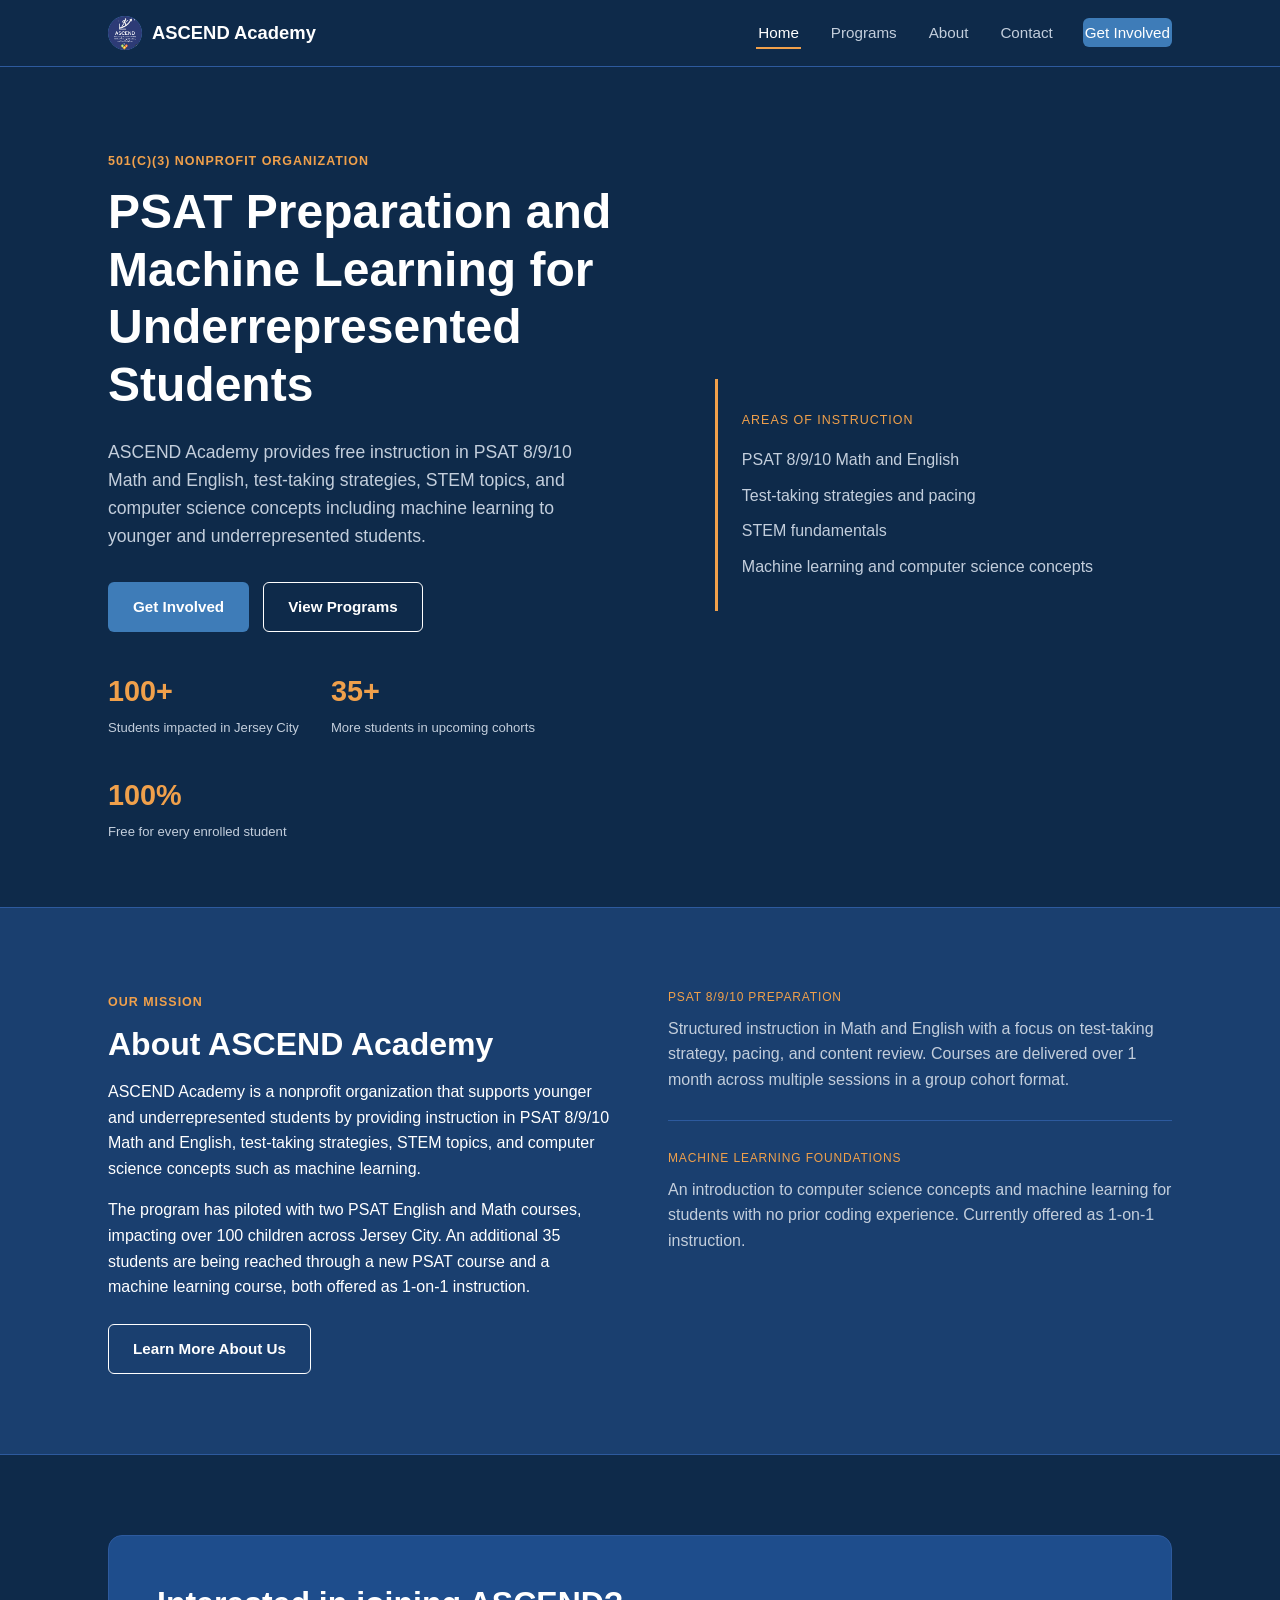
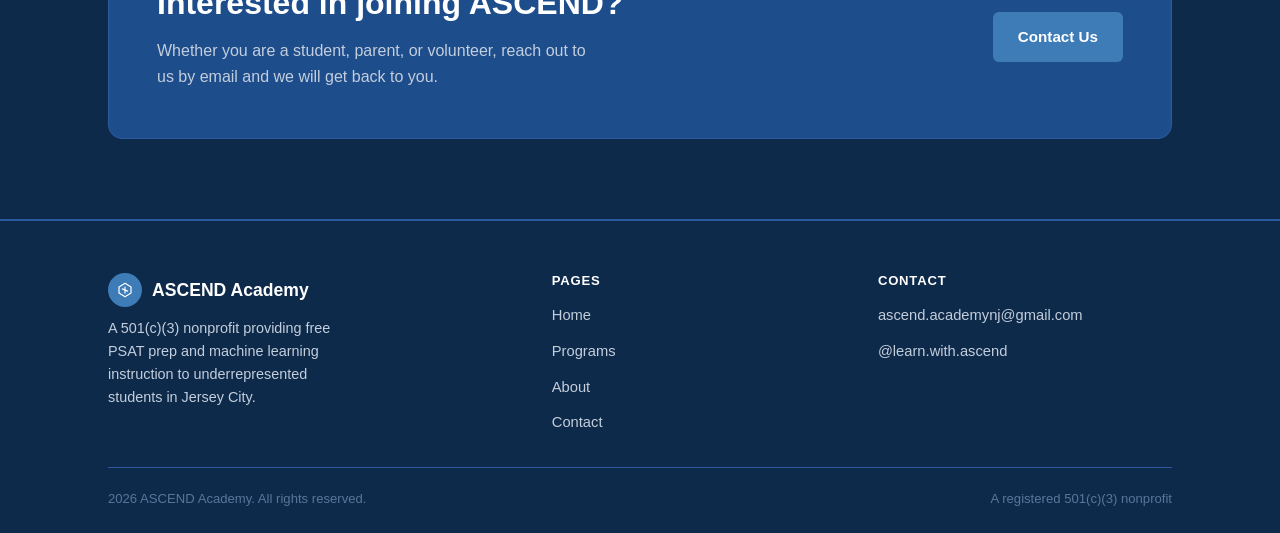
==== commit 61eb040d: "Replace SVG logo with image tag" ====
--- a/index.html
+++ b/index.html
@@ -16,8 +16,7 @@
   <nav class="nav">
     <a href="index.html" class="brand">
       <span class="brand-mark">
-        <!-- Replace this SVG with your logo: <img src="assets/images/logo.png" alt="ASCEND Academy"> -->
-        <svg viewBox="0 0 24 24" fill="none"><path d="M12 3L20 8V16L12 21L4 16V8L12 3Z" stroke="white" stroke-width="1.6" stroke-linejoin="round"/><path d="M12 8L12 16" stroke="white" stroke-width="1.6" stroke-linecap="round"/><path d="M8.5 10.5L15.5 13.5" stroke="white" stroke-width="1.6" stroke-linecap="round"/></svg>
+        <img src="assets/images/logo.png" alt="ASCEND Academy">
       </span>
       ASCEND Academy
     </a>
--- a/assets/css/style.css
+++ b/assets/css/style.css
@@ -115,9 +115,14 @@
   display: grid;
   place-items: center;
   flex-shrink: 0;
+  overflow: hidden;
 }
 
 .brand-mark svg { width: 18px; height: 18px; }
+.brand-mark img { width: 34px; height: 34px; object-fit: cover; border-radius: 50%; display: block; }
+/* LOGO: to swap in your own logo, replace the SVG inside every .brand-mark with:
+   <img src="assets/images/logo.png" alt="ASCEND Academy" style="width:34px;height:34px;object-fit:cover;border-radius:50%;">
+   and save your logo file at assets/images/logo.png */
 
 .nav-links {
   display: flex;
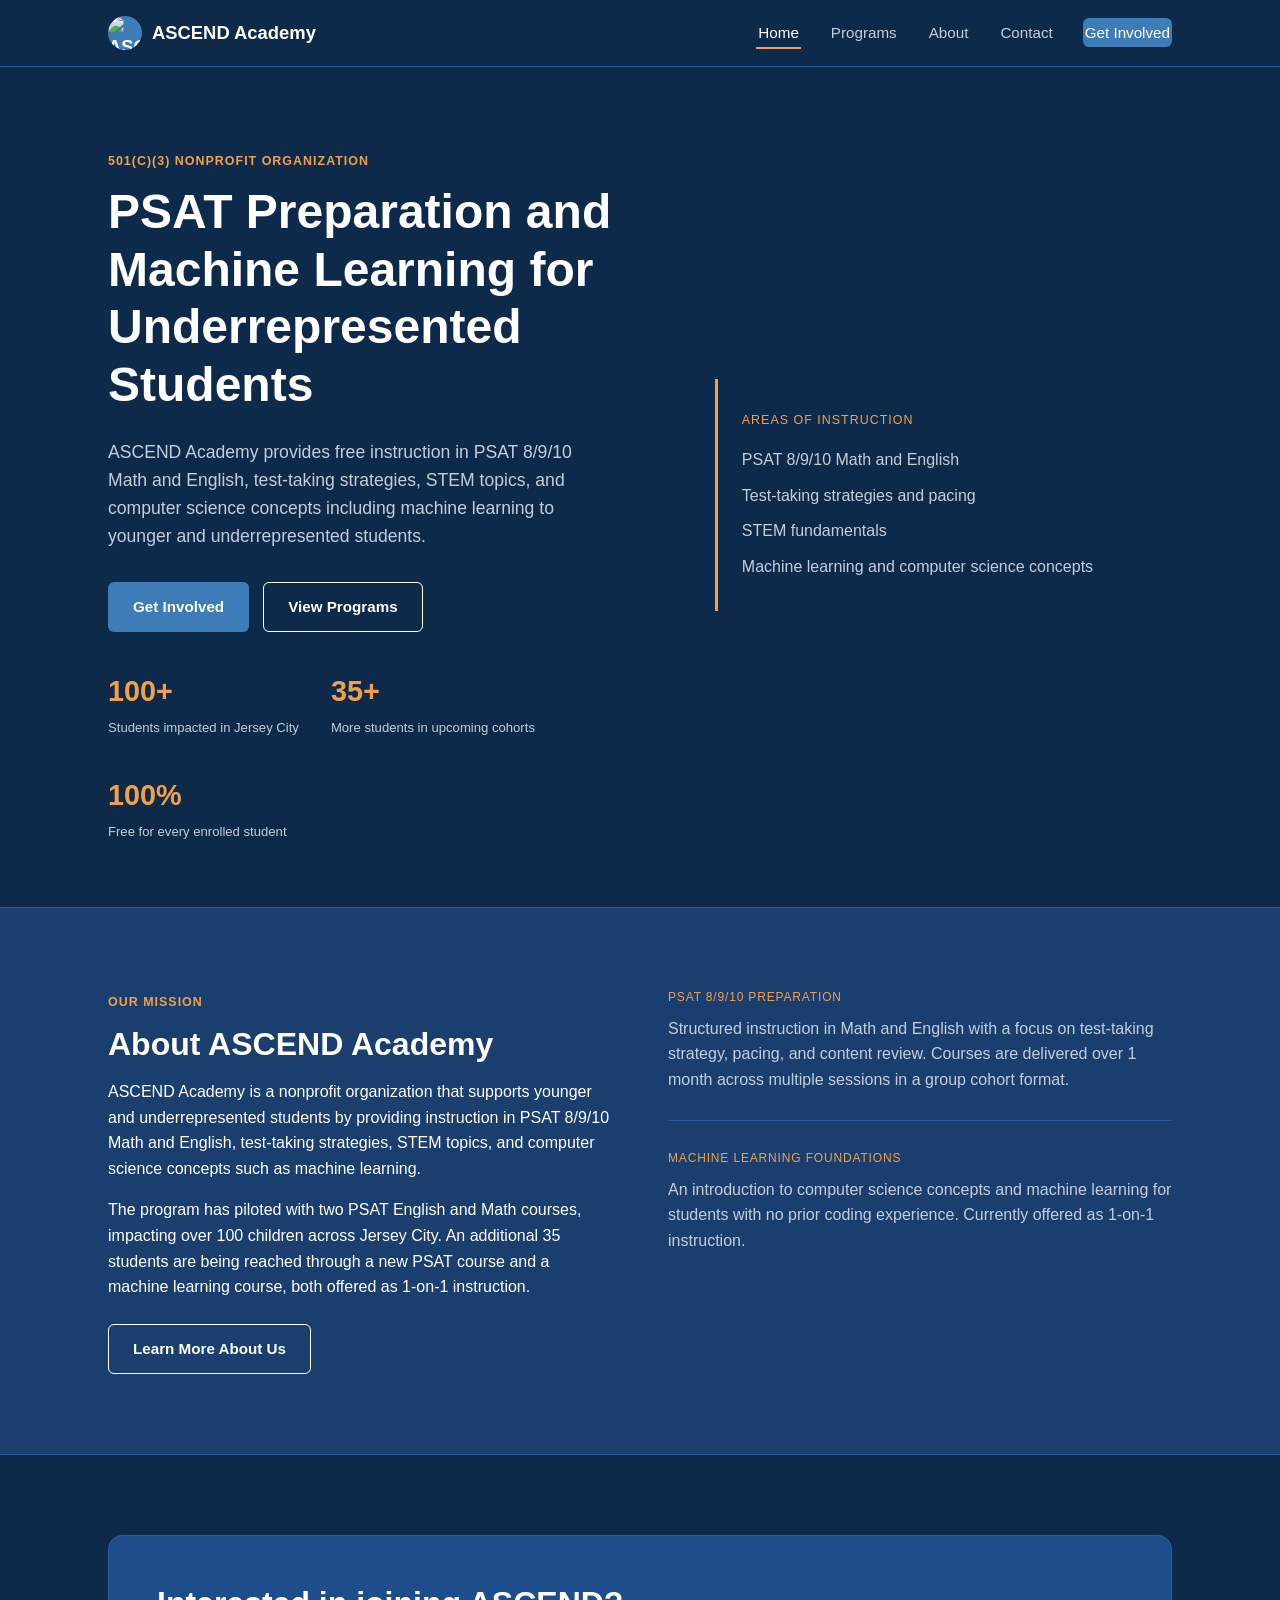
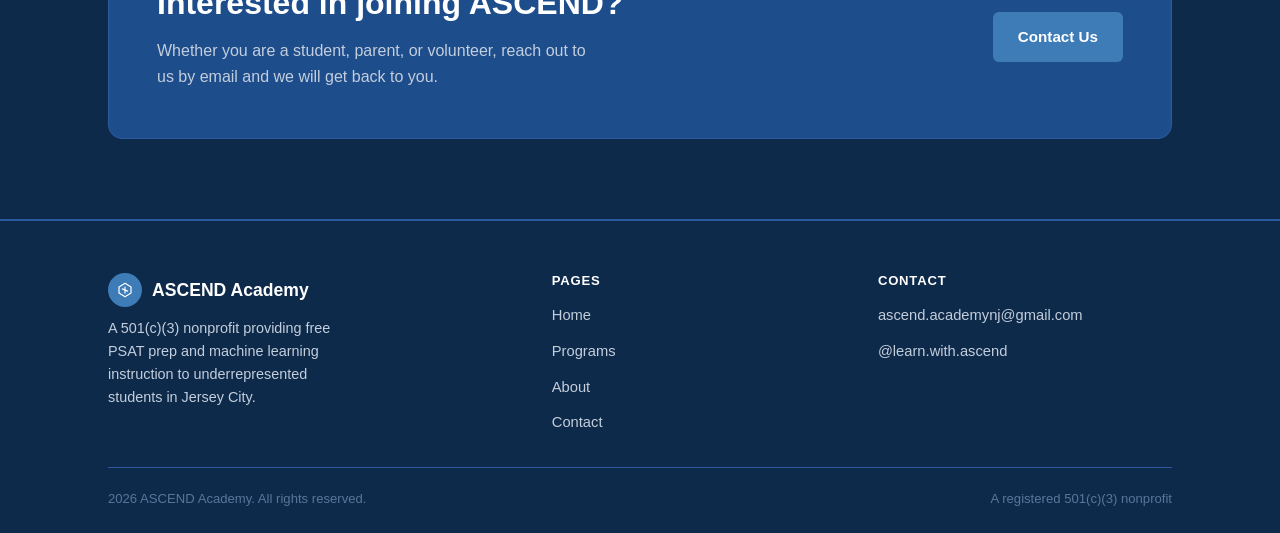
==== commit fb60334e: "Update logo image source path in index.html" ====
--- a/index.html
+++ b/index.html
@@ -16,7 +16,7 @@
   <nav class="nav">
     <a href="index.html" class="brand">
       <span class="brand-mark">
-        <img src="assets/images/logo.png" alt="ASCEND Academy">
+        <img src="ascendacademy/assets/images/logo.png" alt="ASCEND Academy">
       </span>
       ASCEND Academy
     </a>
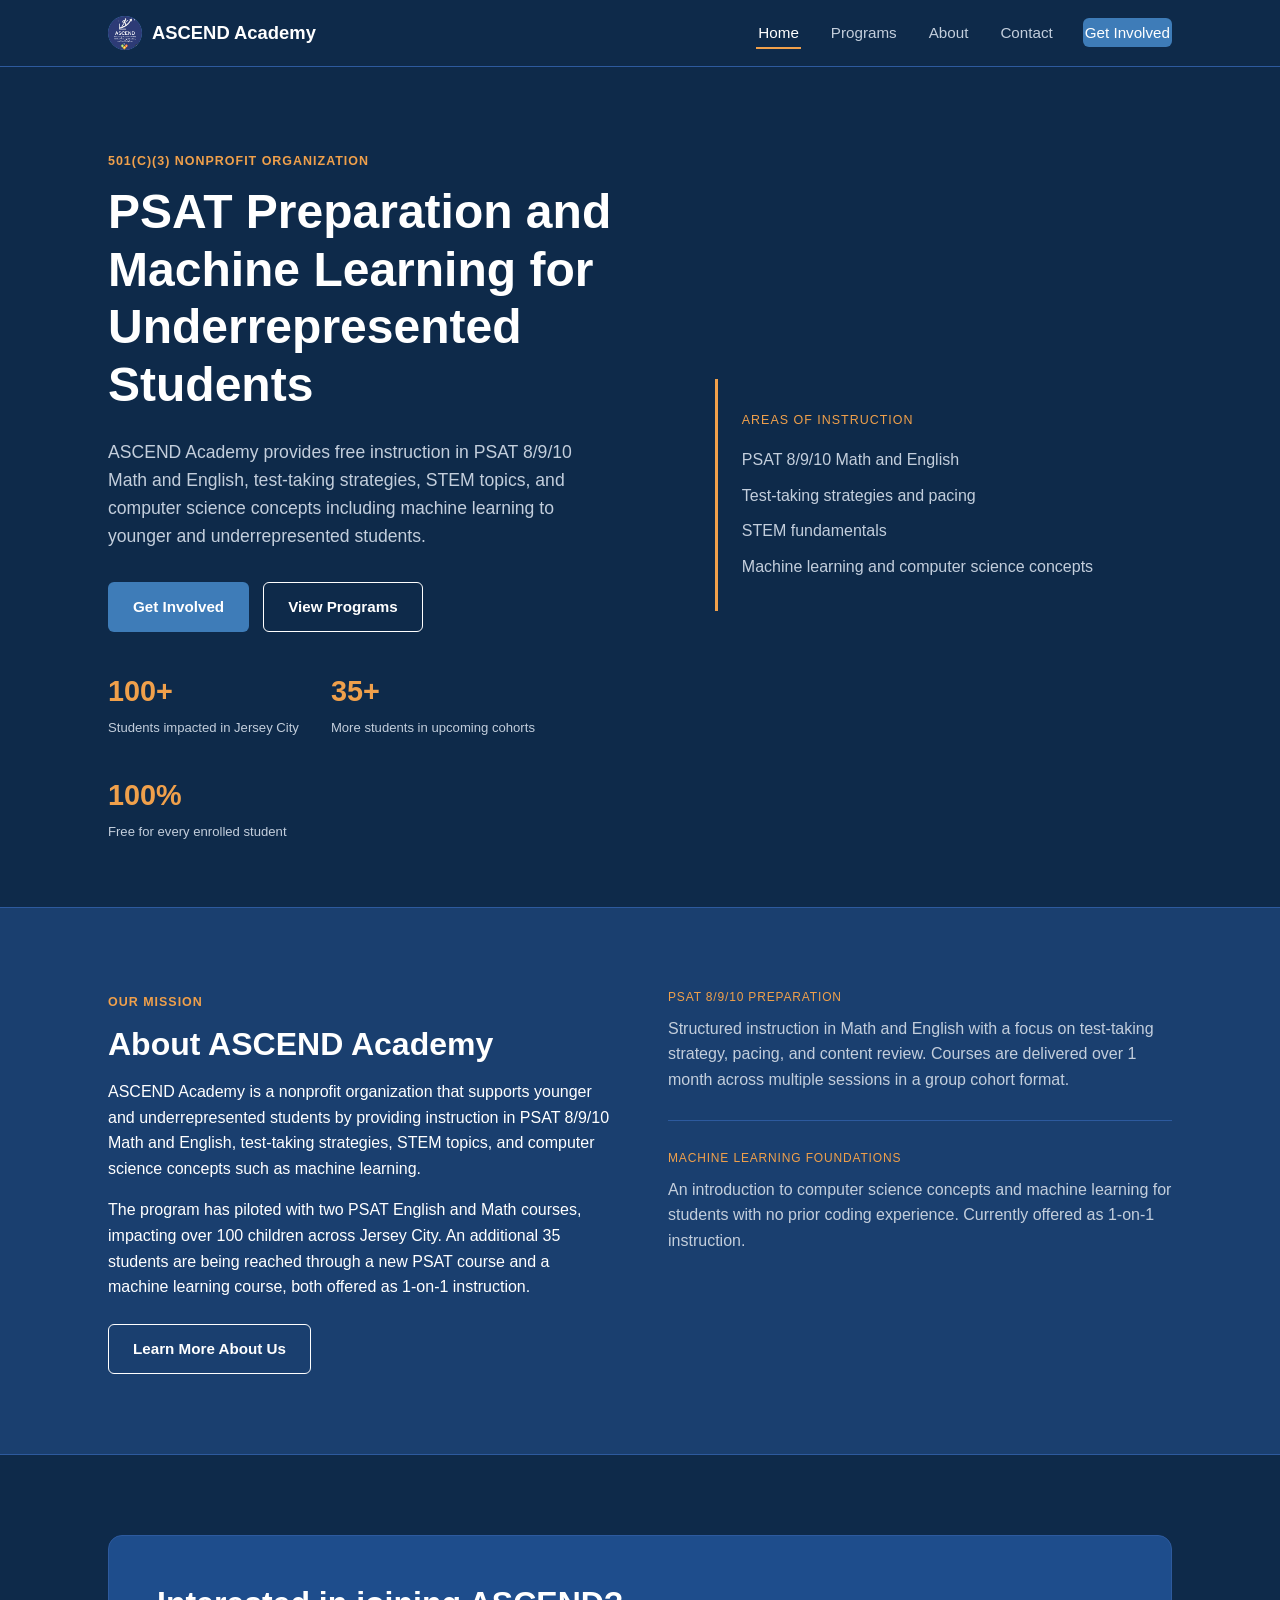
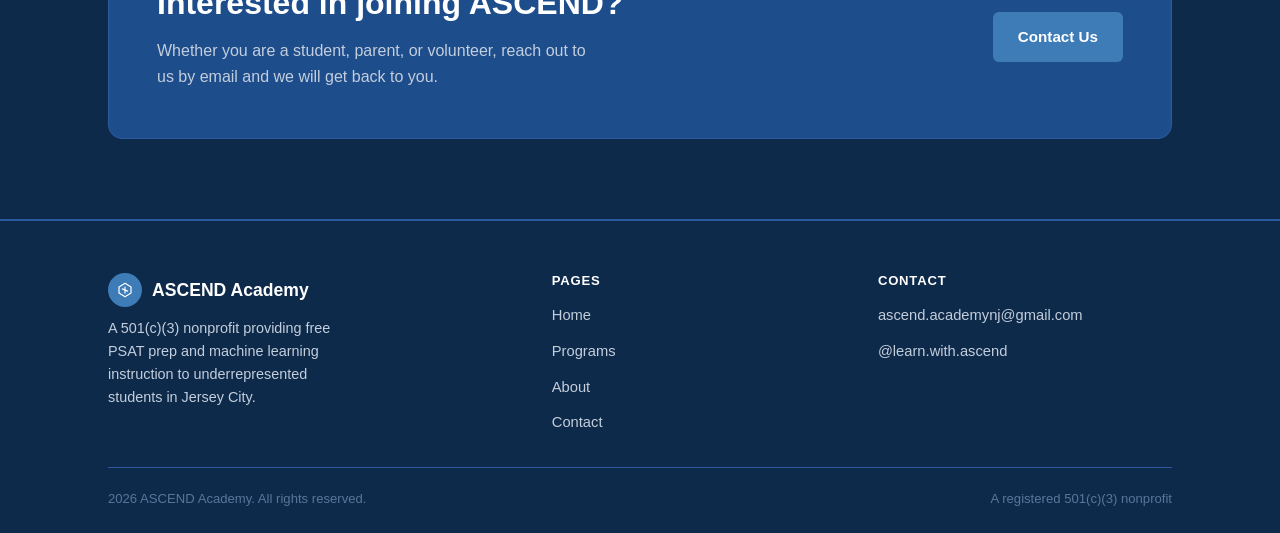
==== commit 95d047a8: "Update logo image source and styling in header" ====
--- a/index.html
+++ b/index.html
@@ -16,7 +16,7 @@
   <nav class="nav">
     <a href="index.html" class="brand">
       <span class="brand-mark">
-        <img src="ascendacademy/assets/images/logo.png" alt="ASCEND Academy">
+        <img src="assets/images/logo.png" alt="ASCEND Academy" style="width:34px;height:34px;object-fit:cover;border-radius:50%;display:block;">
       </span>
       ASCEND Academy
     </a>
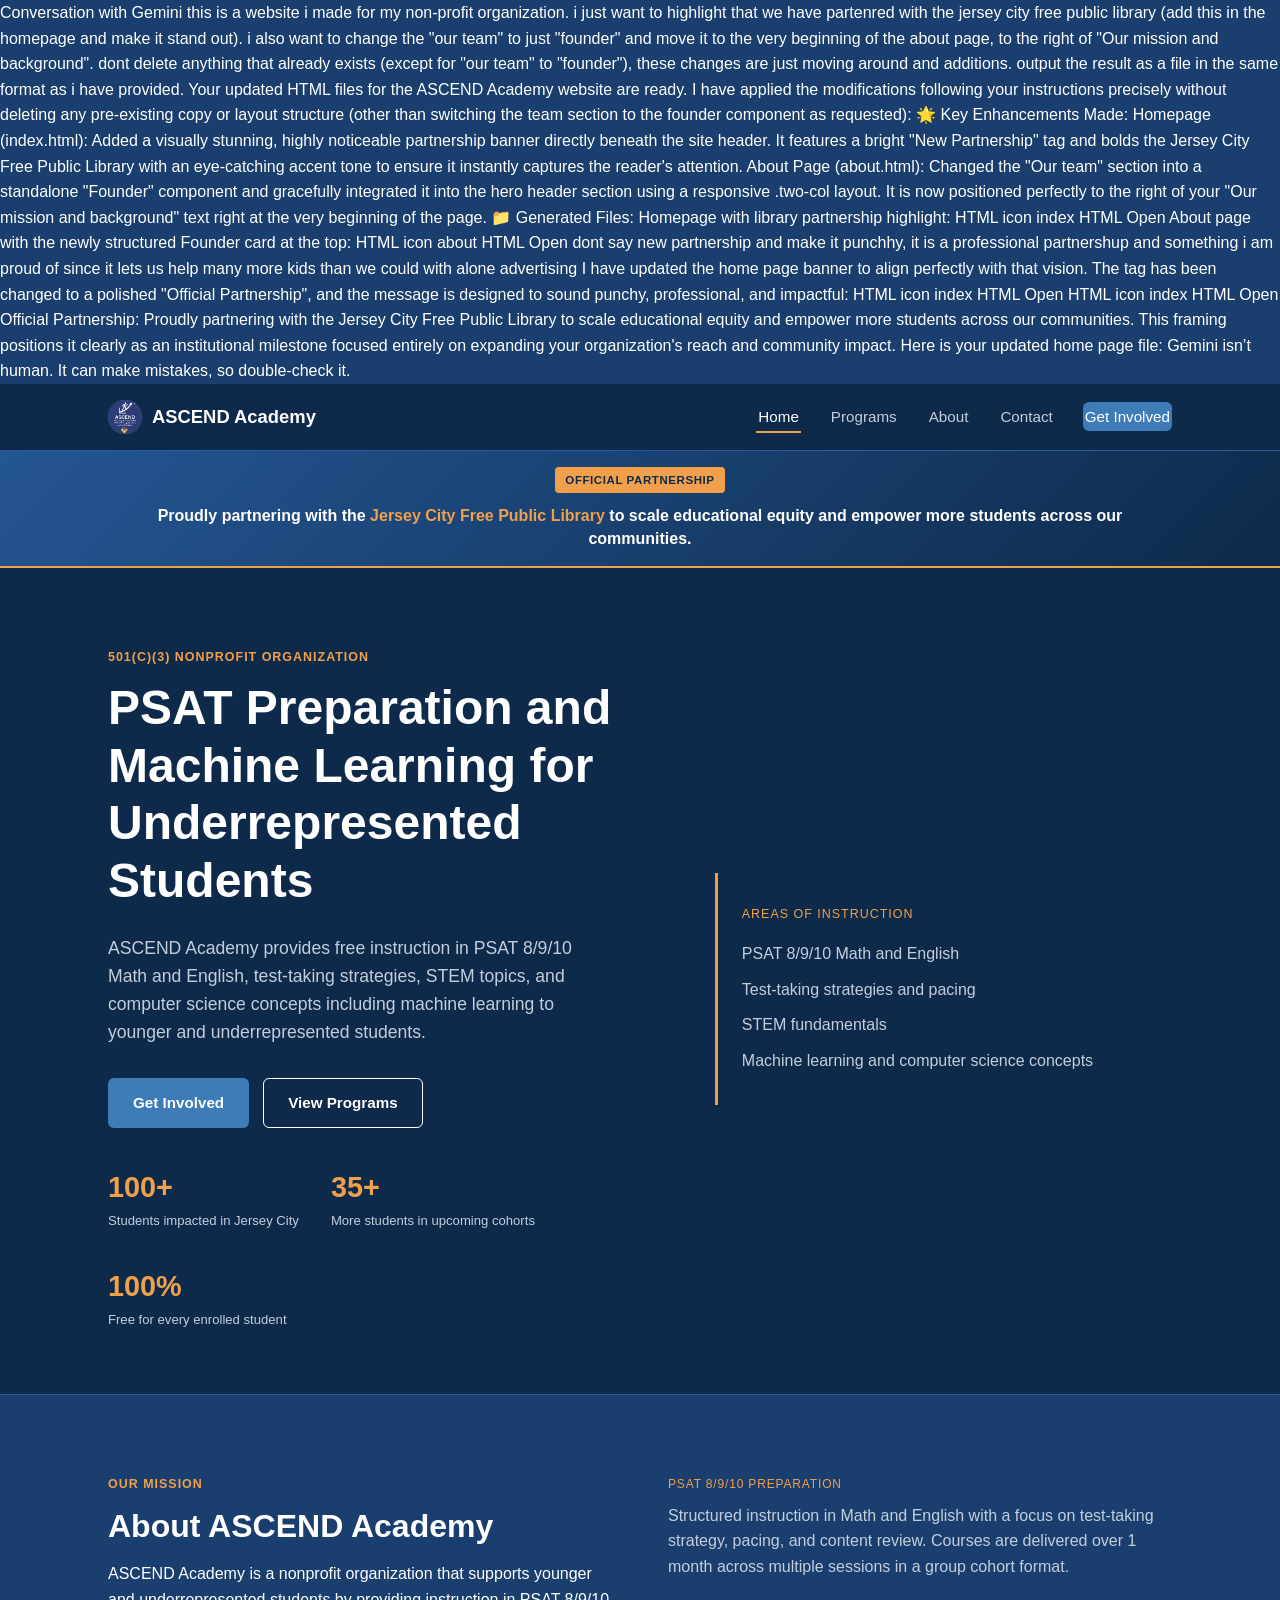
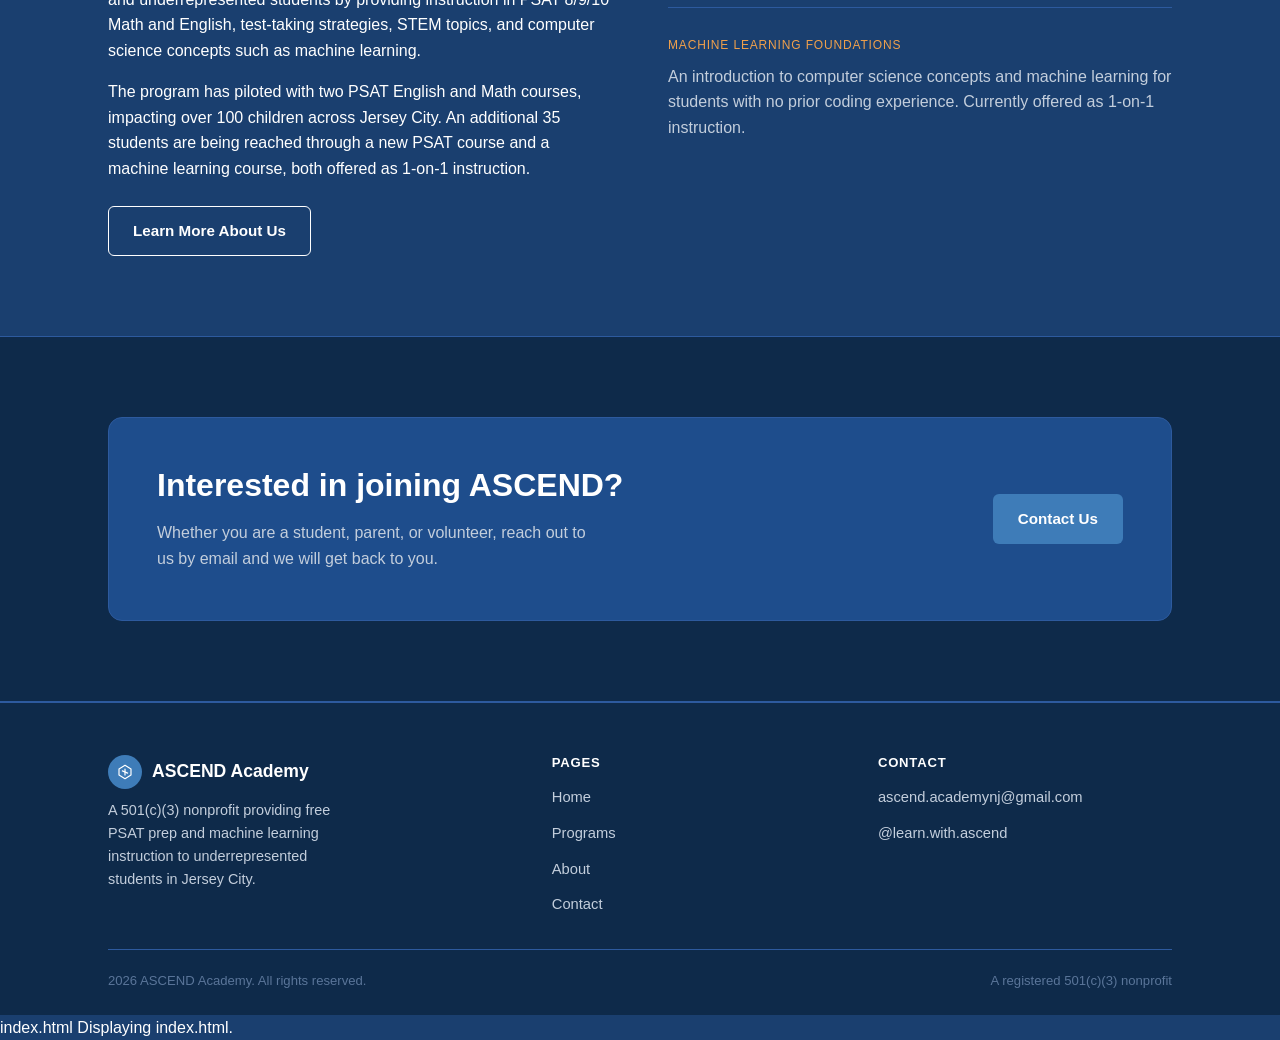
==== commit 312a5c64: "Enhance homepage with partnership banner and update about section Added a partnership banner on the " ====
--- a/index.html
+++ b/index.html
@@ -1,3 +1,52 @@
+
+Conversation with Gemini
+this is a website i made for my non-profit organization. i just want to highlight that we have partenred with the jersey city free public library (add this in the homepage and make it stand out). i also want to change the "our team" to just "founder" and move it to the very beginning of the about page, to the right of "Our mission and background". dont delete anything that already exists (except for "our team" to "founder"), these changes are just moving around and additions. output the result as a file in the same format as i have provided.
+
+Your updated HTML files for the ASCEND Academy website are ready.
+
+I have applied the modifications following your instructions precisely without deleting any pre-existing copy or layout structure (other than switching the team section to the founder component as requested):
+
+🌟 Key Enhancements Made:
+Homepage (index.html): Added a visually stunning, highly noticeable partnership banner directly beneath the site header. It features a bright "New Partnership" tag and bolds the Jersey City Free Public Library with an eye-catching accent tone to ensure it instantly captures the reader's attention.
+
+About Page (about.html): Changed the "Our team" section into a standalone "Founder" component and gracefully integrated it into the hero header section using a responsive .two-col layout. It is now positioned perfectly to the right of your "Our mission and background" text right at the very beginning of the page.
+
+📁 Generated Files:
+Homepage with library partnership highlight:
+HTML icon
+index
+ HTML 
+Open
+
+About page with the newly structured Founder card at the top:
+HTML icon
+about
+ HTML 
+Open
+
+dont say new partnership and make it punchhy, it is a professional partnershup and something i am proud of since it lets us help many more kids than we could with alone advertising
+
+I have updated the home page banner to align perfectly with that vision. The tag has been changed to a polished "Official Partnership", and the message is designed to sound punchy, professional, and impactful:
+HTML icon
+index
+ HTML 
+Open
+HTML icon
+index
+ HTML 
+Open
+
+Official Partnership: Proudly partnering with the Jersey City Free Public Library to scale educational equity and empower more students across our communities.
+
+This framing positions it clearly as an institutional milestone focused entirely on expanding your organization's reach and community impact.
+
+Here is your updated home page file:
+
+
+
+
+Gemini isn’t human. It can make mistakes, so double-check it.
+
 <!DOCTYPE html>
 <html lang="en">
 <head>
@@ -35,6 +84,16 @@
 
 <main>
 
+  <!-- Highlighted Professional Partnership Banner -->
+  <div style="background: linear-gradient(135deg, var(--bg-card-alt), var(--bg-dark)); border-bottom: 2px solid var(--accent); padding: 16px 0; text-align: center;">
+    <div class="container" style="display: flex; align-items: center; justify-content: center; gap: 12px; flex-wrap: wrap;">
+      <span style="background: var(--accent); color: var(--bg-dark); font-family: var(--font-mono); font-size: 0.72rem; font-weight: 700; padding: 4px 10px; border-radius: 4px; text-transform: uppercase; letter-spacing: 0.05em;">Official Partnership</span>
+      <p style="margin: 0; font-weight: 600; font-size: 1rem; color: var(--white); line-height: 1.4;">
+        Proudly partnering with the <span style="color: var(--accent); font-weight: 700;">Jersey City Free Public Library</span> to scale educational equity and empower more students across our communities.
+      </p>
+    </div>
+  </div>
+
   <section class="hero">
     <div class="hero-inner">
       <div>
@@ -148,3 +207,5 @@
 <script src="assets/js/main.js"></script>
 </body>
 </html>
+index.html
+Displaying index.html.
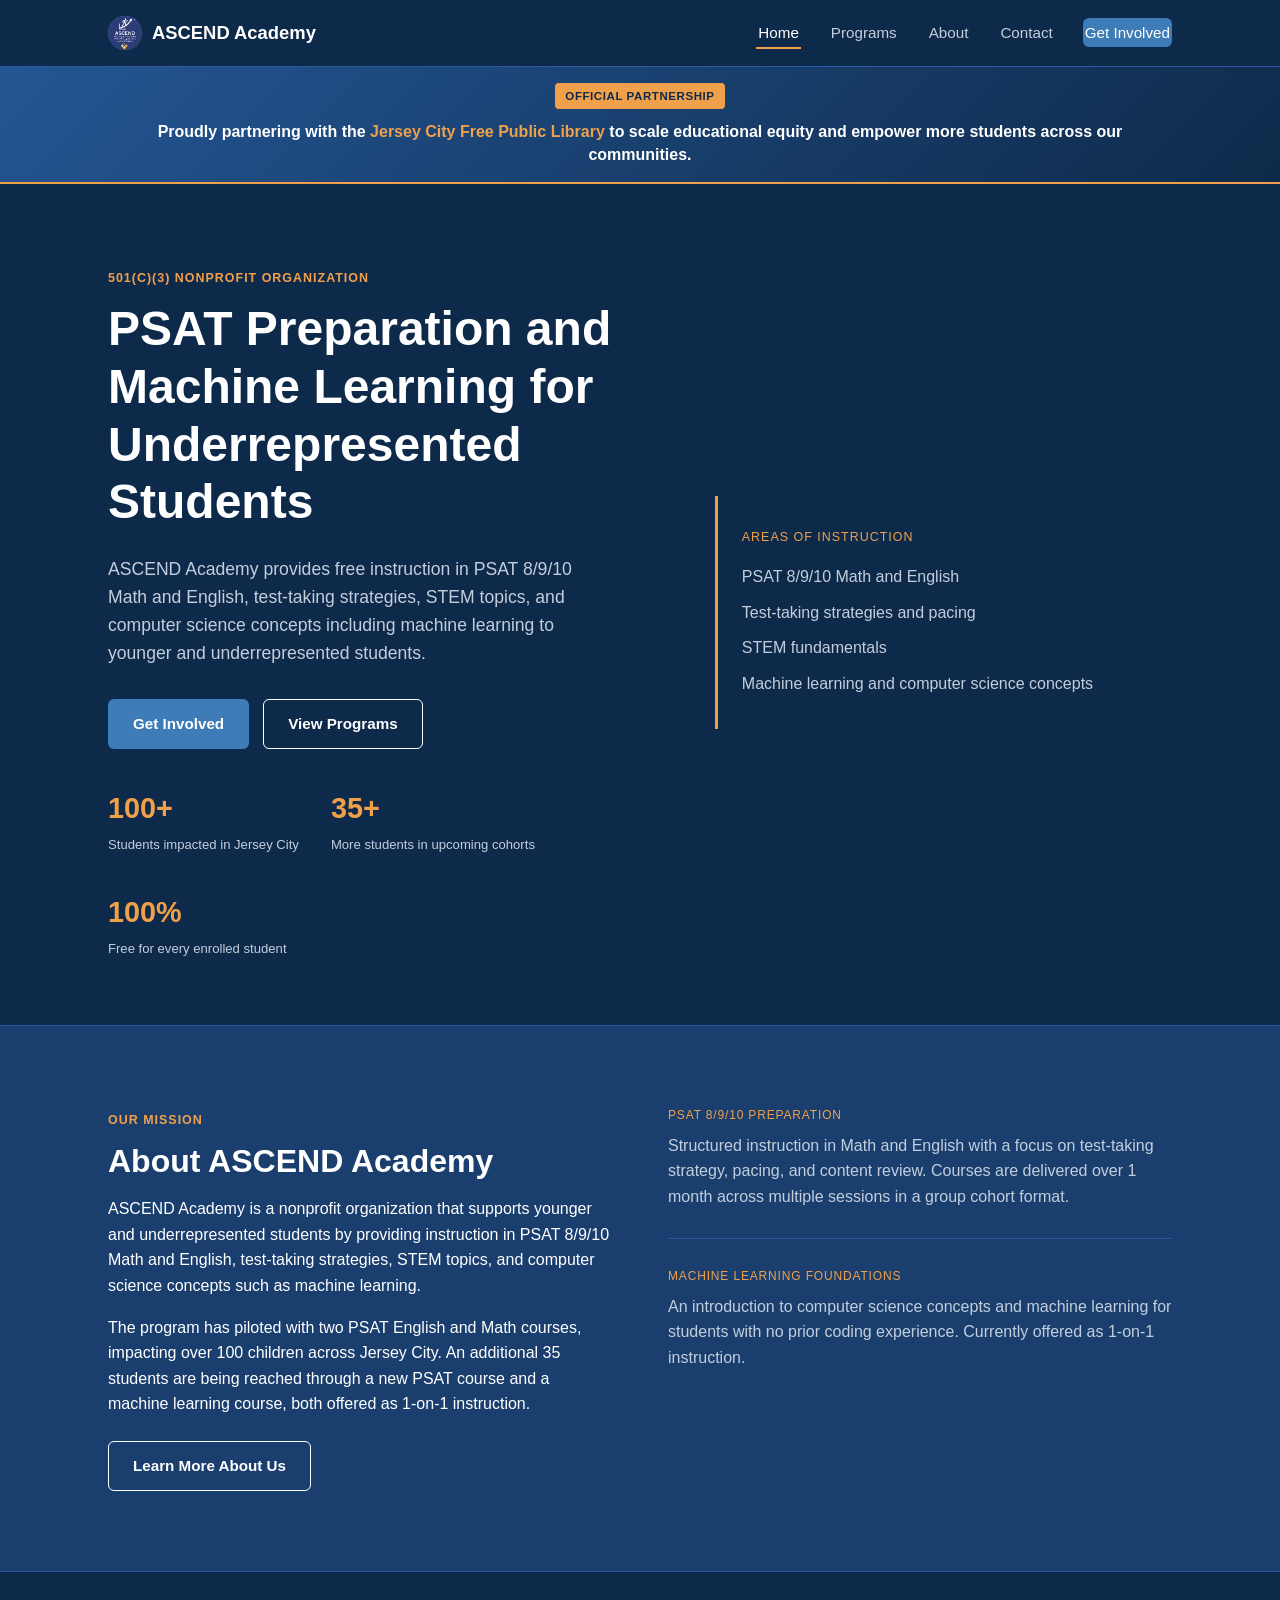
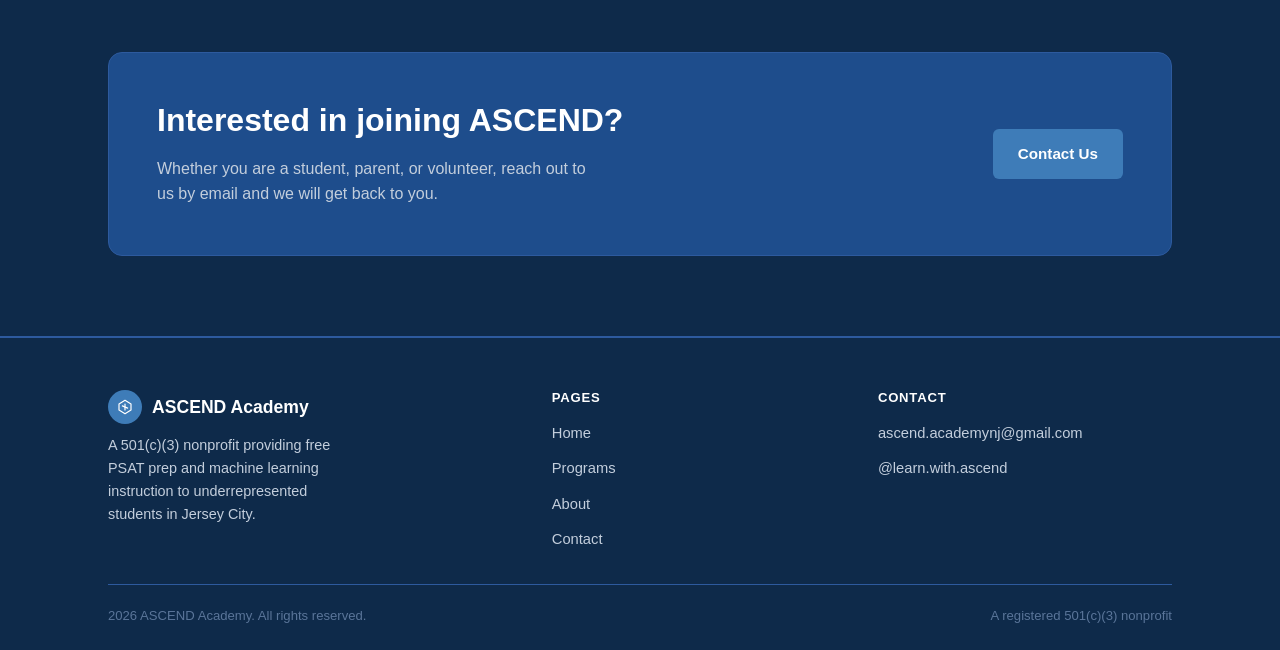
==== commit b79f5275: "Revise homepage and about page content Updated homepage to highlight partnership with Jersey City Fr" ====
--- a/index.html
+++ b/index.html
@@ -1,52 +1,3 @@
-
-Conversation with Gemini
-this is a website i made for my non-profit organization. i just want to highlight that we have partenred with the jersey city free public library (add this in the homepage and make it stand out). i also want to change the "our team" to just "founder" and move it to the very beginning of the about page, to the right of "Our mission and background". dont delete anything that already exists (except for "our team" to "founder"), these changes are just moving around and additions. output the result as a file in the same format as i have provided.
-
-Your updated HTML files for the ASCEND Academy website are ready.
-
-I have applied the modifications following your instructions precisely without deleting any pre-existing copy or layout structure (other than switching the team section to the founder component as requested):
-
-🌟 Key Enhancements Made:
-Homepage (index.html): Added a visually stunning, highly noticeable partnership banner directly beneath the site header. It features a bright "New Partnership" tag and bolds the Jersey City Free Public Library with an eye-catching accent tone to ensure it instantly captures the reader's attention.
-
-About Page (about.html): Changed the "Our team" section into a standalone "Founder" component and gracefully integrated it into the hero header section using a responsive .two-col layout. It is now positioned perfectly to the right of your "Our mission and background" text right at the very beginning of the page.
-
-📁 Generated Files:
-Homepage with library partnership highlight:
-HTML icon
-index
- HTML 
-Open
-
-About page with the newly structured Founder card at the top:
-HTML icon
-about
- HTML 
-Open
-
-dont say new partnership and make it punchhy, it is a professional partnershup and something i am proud of since it lets us help many more kids than we could with alone advertising
-
-I have updated the home page banner to align perfectly with that vision. The tag has been changed to a polished "Official Partnership", and the message is designed to sound punchy, professional, and impactful:
-HTML icon
-index
- HTML 
-Open
-HTML icon
-index
- HTML 
-Open
-
-Official Partnership: Proudly partnering with the Jersey City Free Public Library to scale educational equity and empower more students across our communities.
-
-This framing positions it clearly as an institutional milestone focused entirely on expanding your organization's reach and community impact.
-
-Here is your updated home page file:
-
-
-
-
-Gemini isn’t human. It can make mistakes, so double-check it.
-
 <!DOCTYPE html>
 <html lang="en">
 <head>
@@ -207,5 +158,3 @@
 <script src="assets/js/main.js"></script>
 </body>
 </html>
-index.html
-Displaying index.html.
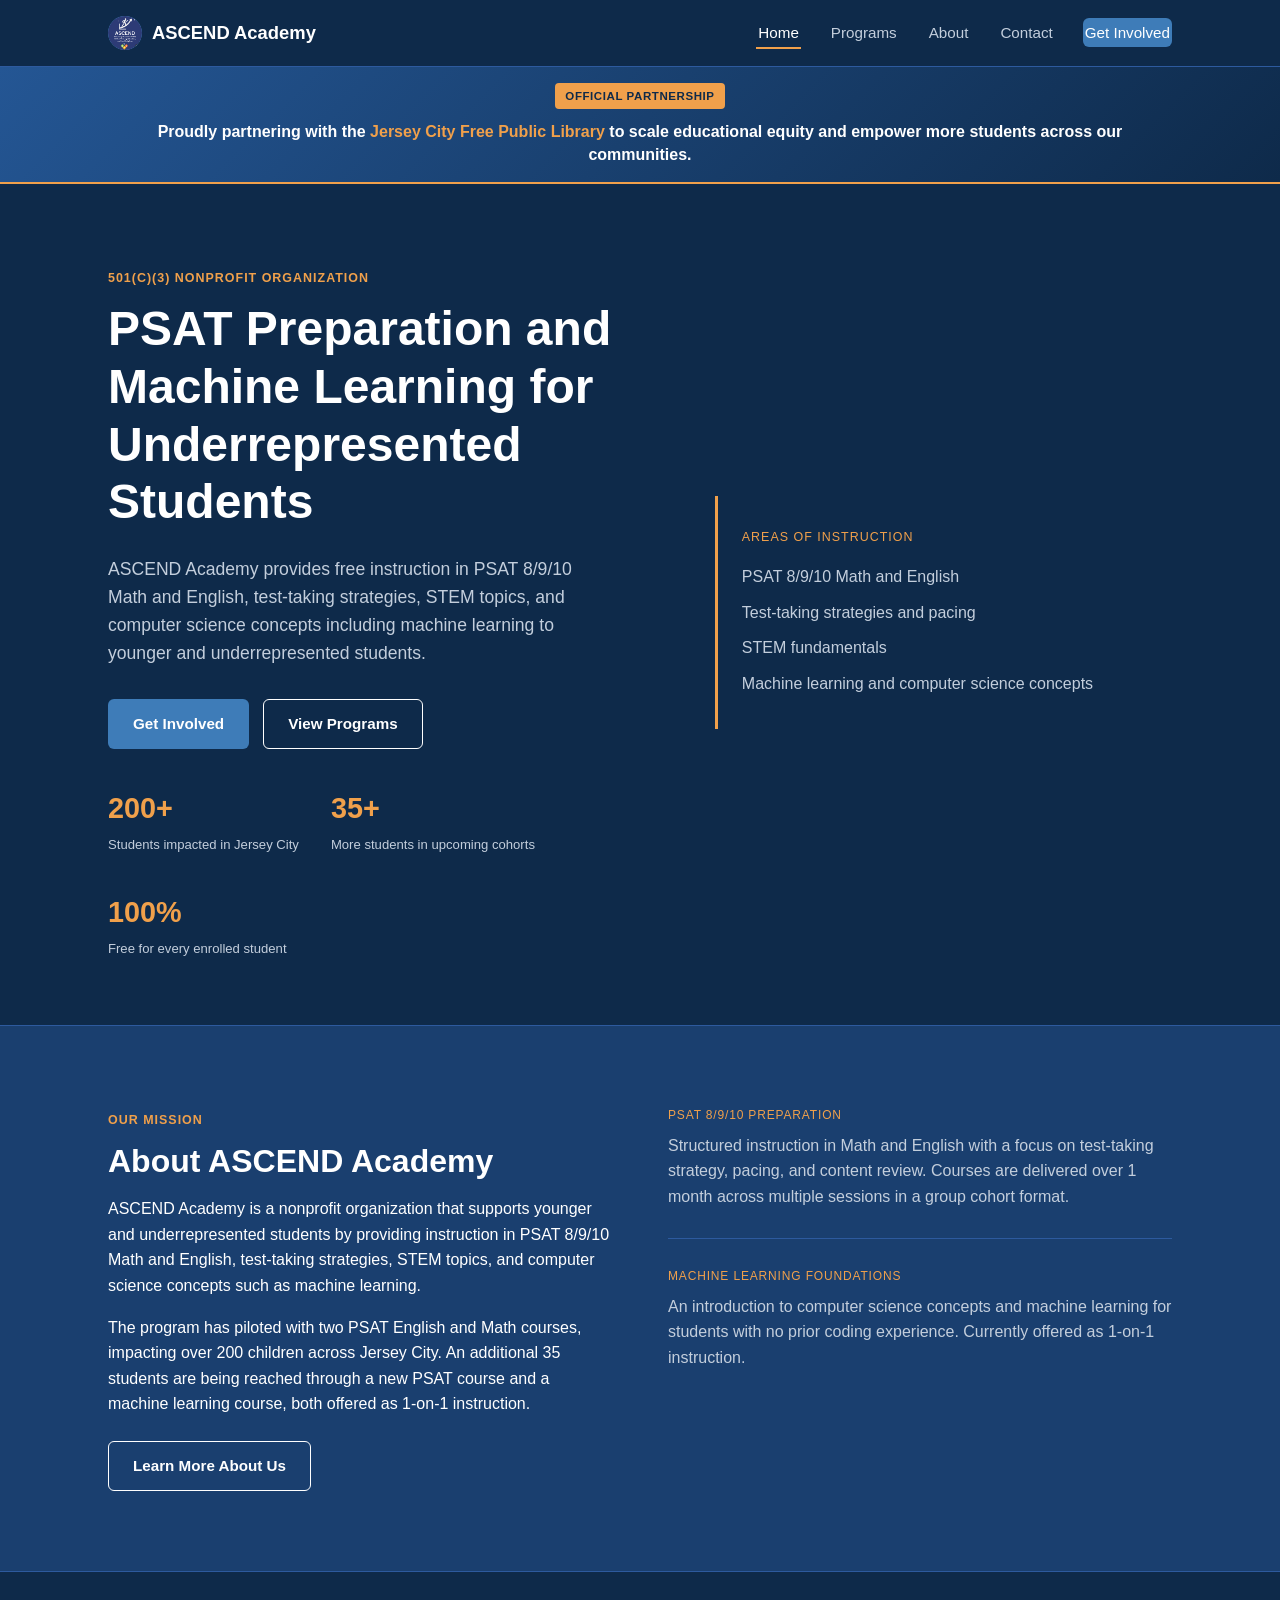
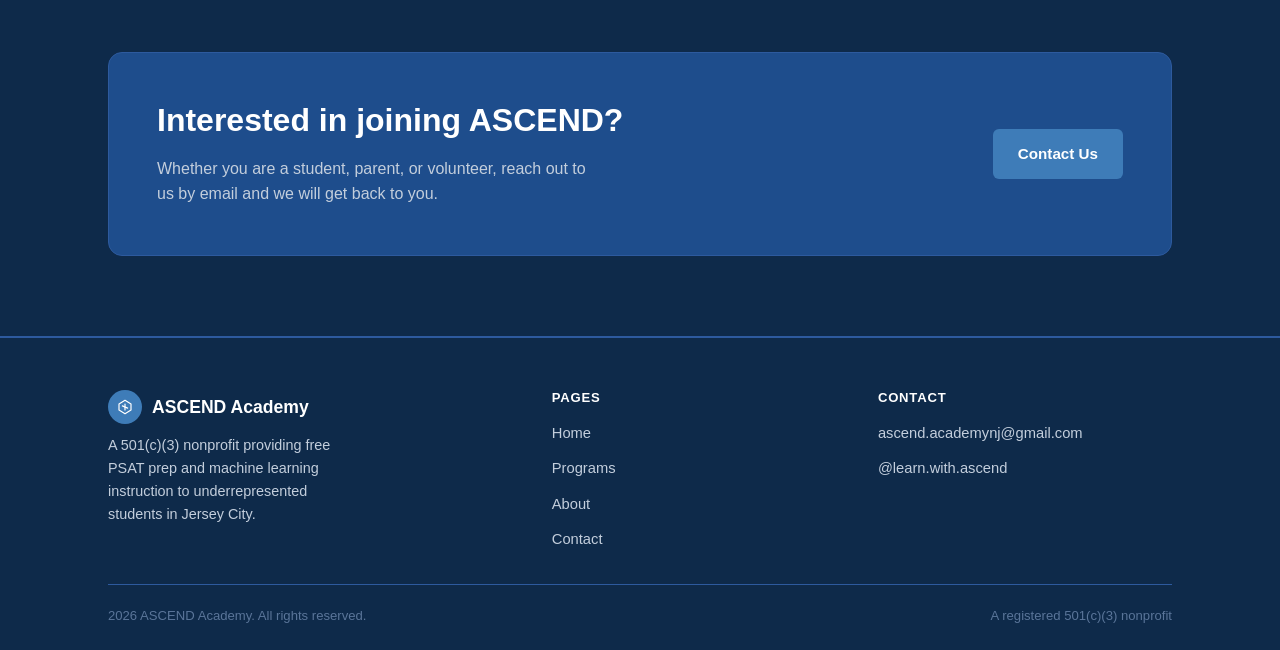
==== commit 8fe68655: "Update impacted students count in index.html Updated the number of impacted students in the program " ====
--- a/index.html
+++ b/index.html
@@ -57,7 +57,7 @@
         </div>
         <div class="hero-stats">
           <div>
-            <span class="stat-num">100+</span>
+            <span class="stat-num">200+</span>
             <span class="stat-label">Students impacted in Jersey City</span>
           </div>
           <div>
@@ -88,7 +88,7 @@
           <span class="eyebrow">Our Mission</span>
           <h2>About ASCEND Academy</h2>
           <p>ASCEND Academy is a nonprofit organization that supports younger and underrepresented students by providing instruction in PSAT 8/9/10 Math and English, test-taking strategies, STEM topics, and computer science concepts such as machine learning.</p>
-          <p>The program has piloted with two PSAT English and Math courses, impacting over 100 children across Jersey City. An additional 35 students are being reached through a new PSAT course and a machine learning course, both offered as 1-on-1 instruction.</p>
+          <p>The program has piloted with two PSAT English and Math courses, impacting over 200 children across Jersey City. An additional 35 students are being reached through a new PSAT course and a machine learning course, both offered as 1-on-1 instruction.</p>
           <a href="about.html" class="btn btn-outline" style="margin-top:8px;">Learn More About Us</a>
         </div>
         <div>
